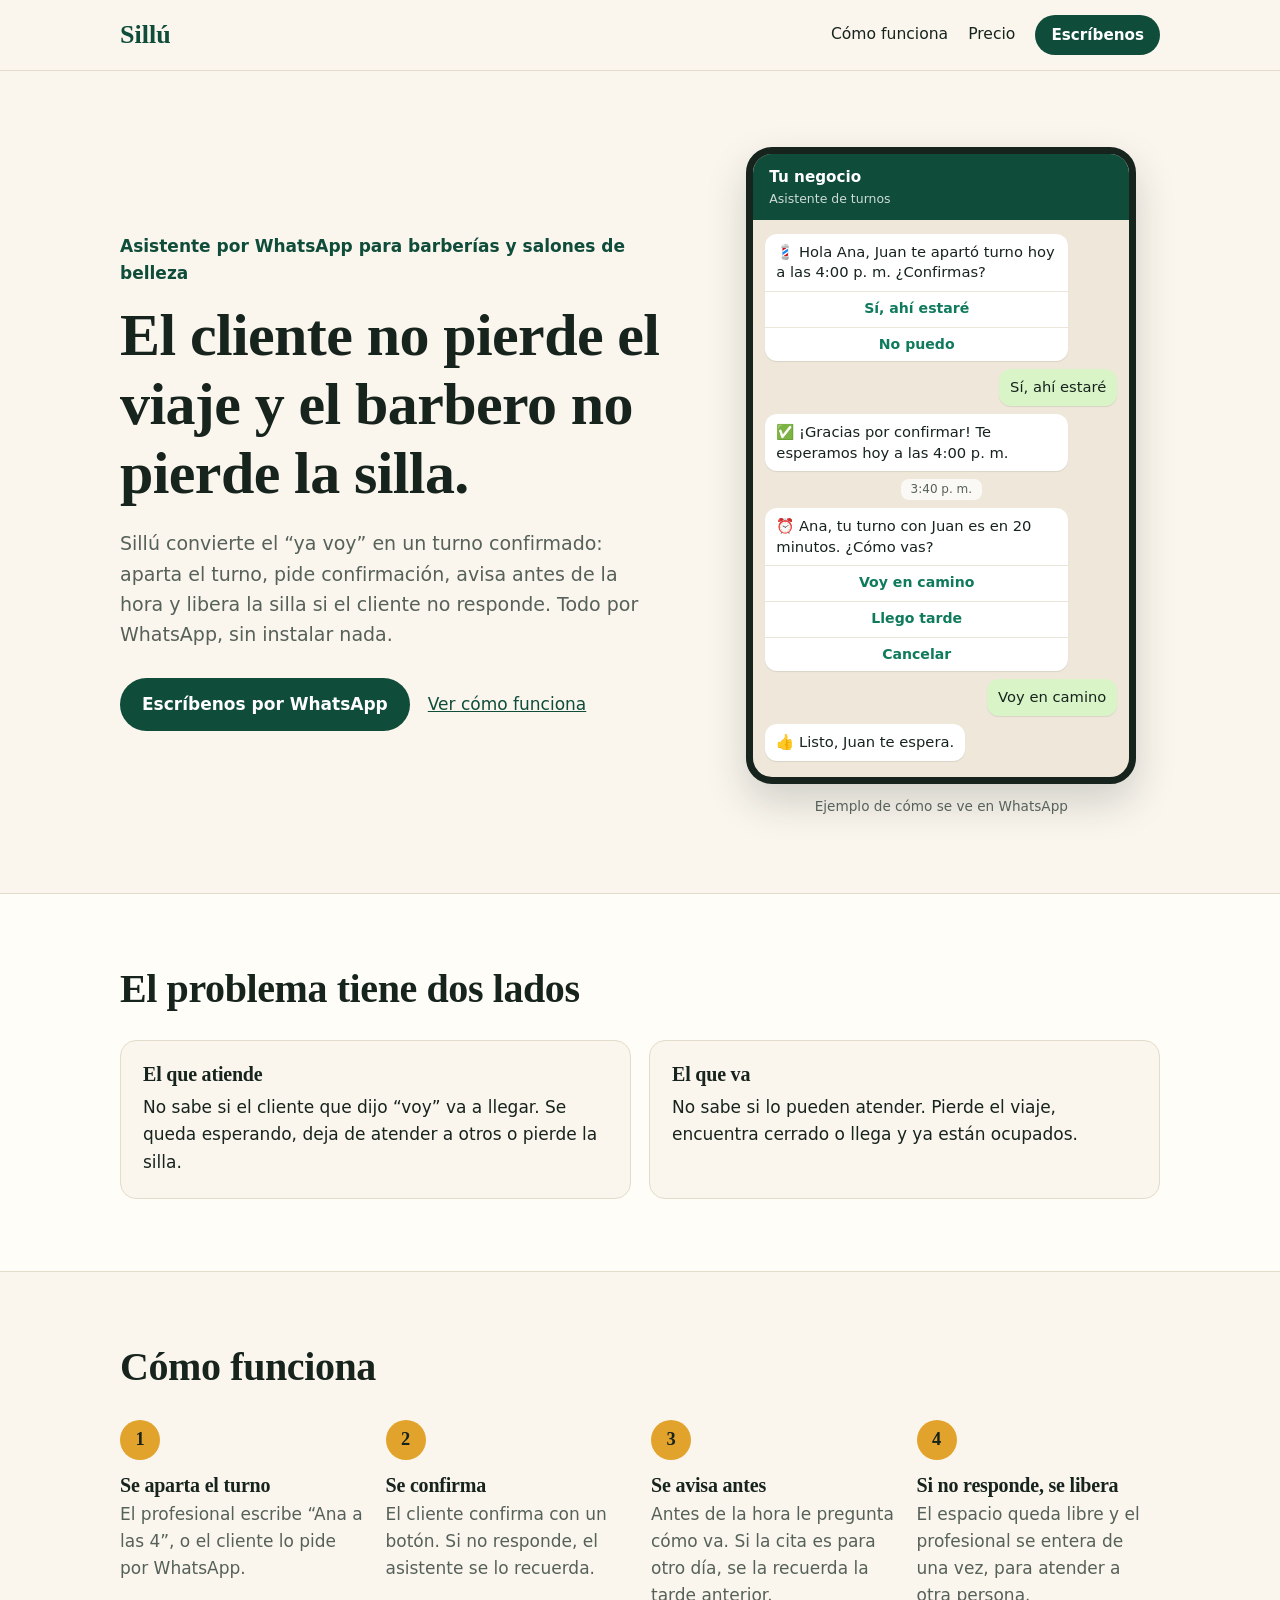
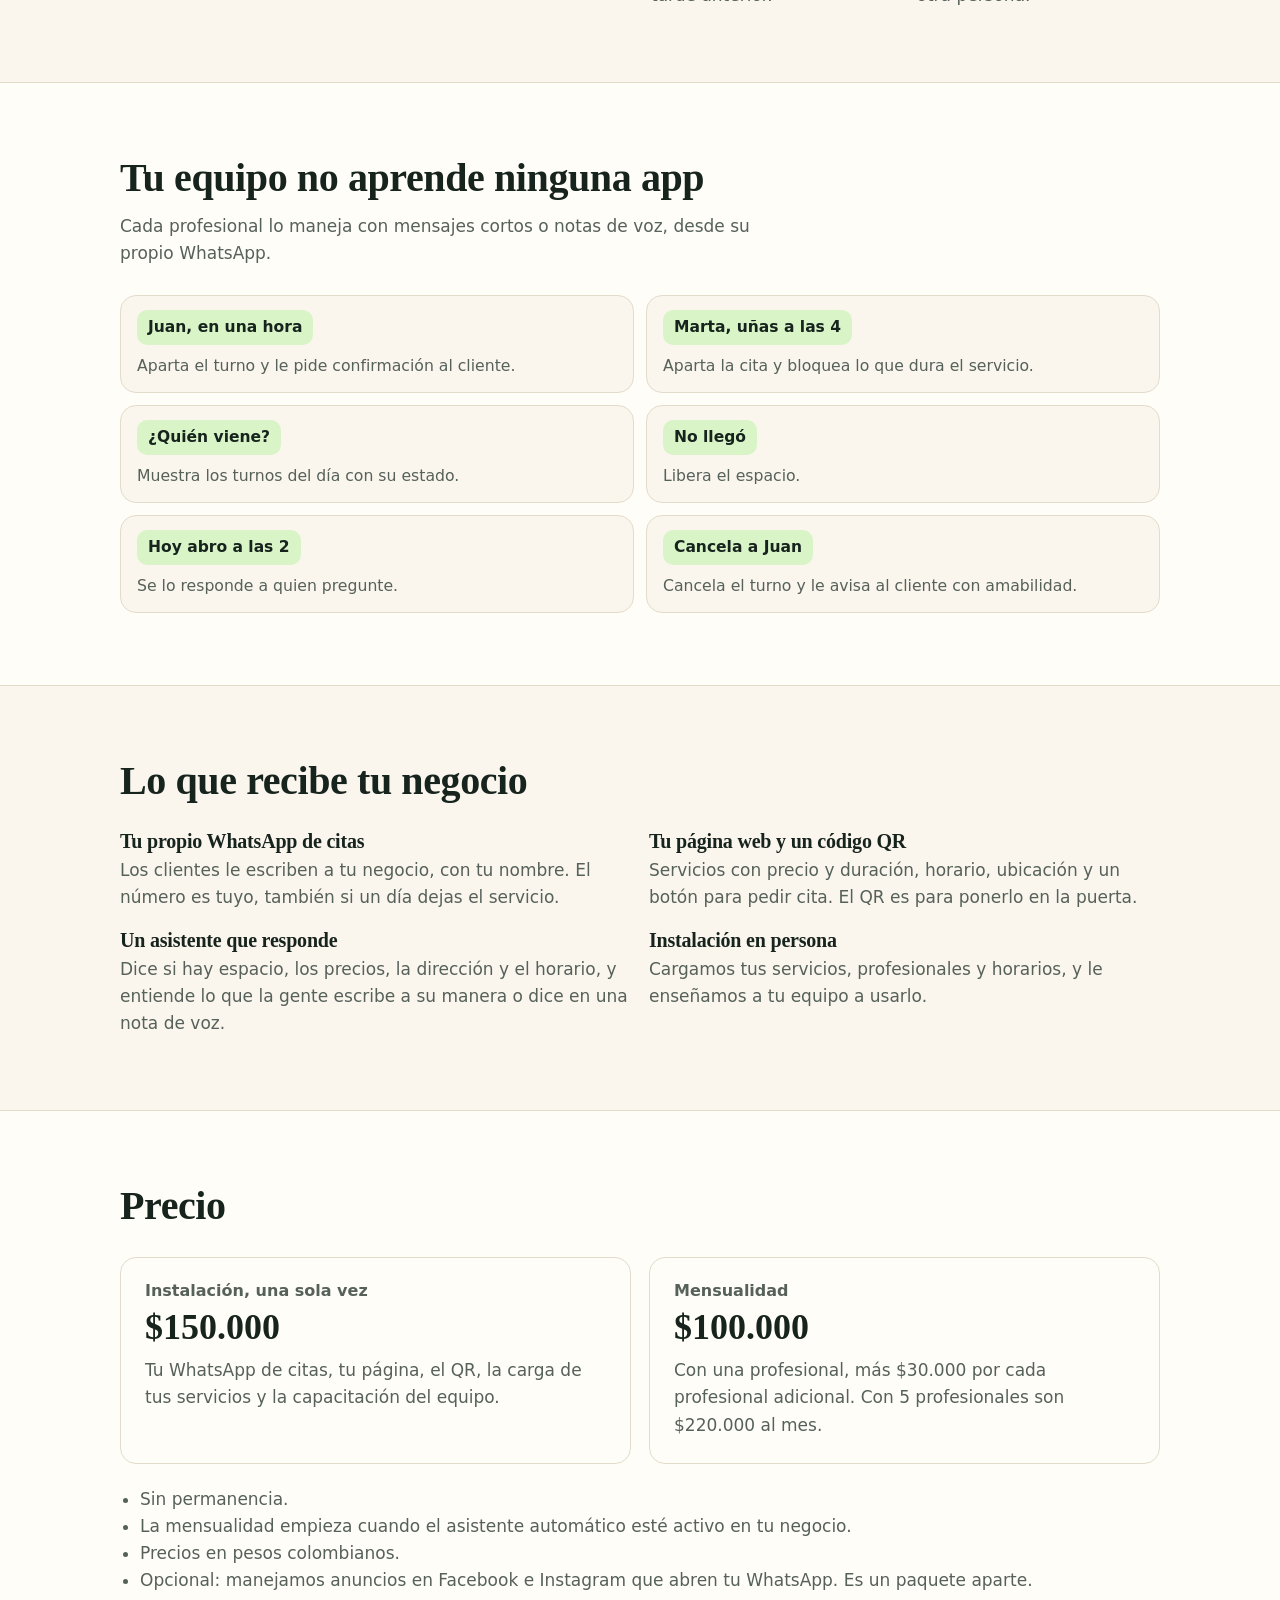
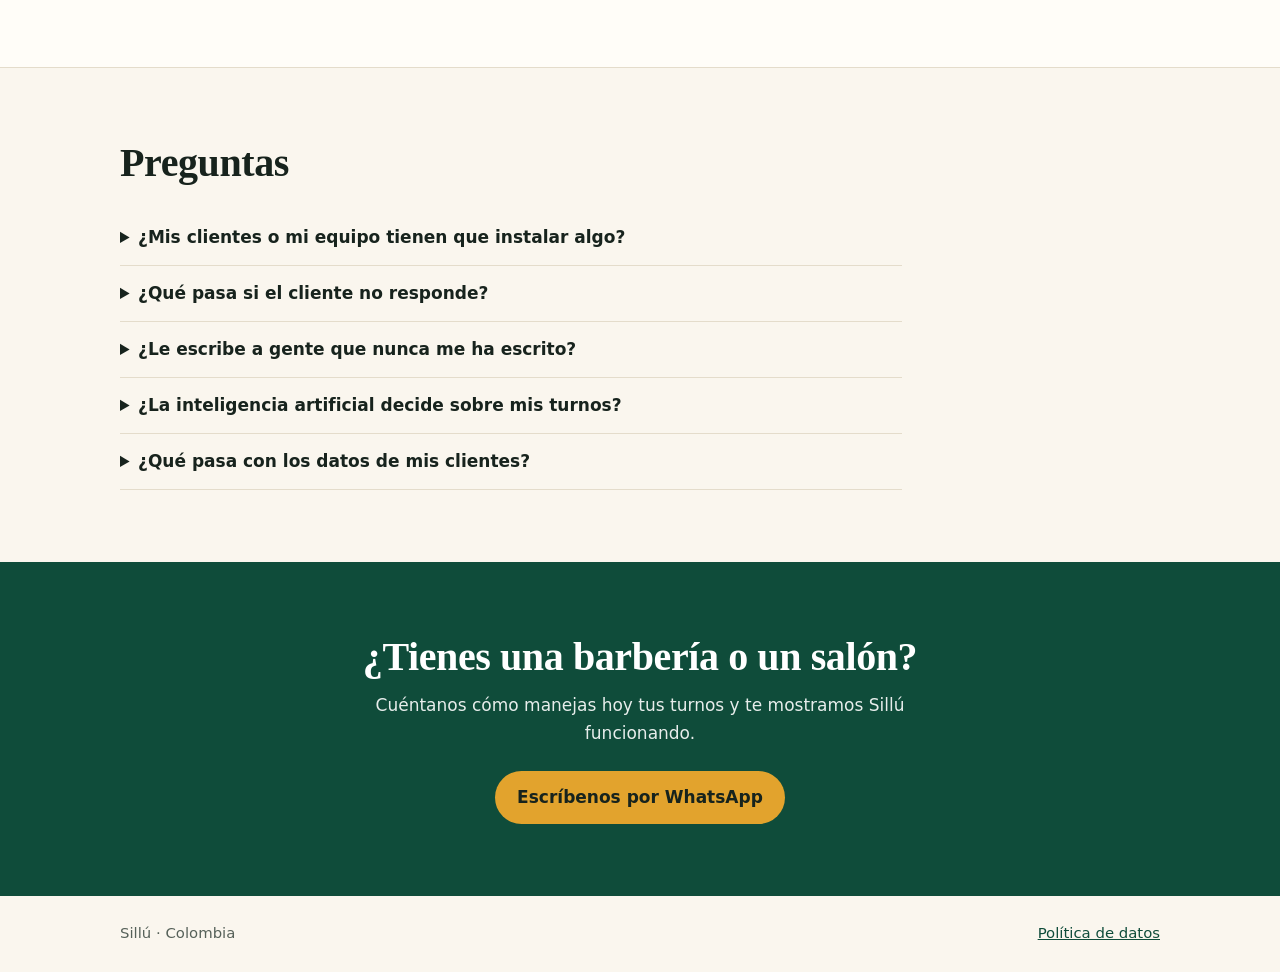
==== index.html @ ff0911bb "Página pública de Sillú y política de datos Co-Authored-By: Claude Opus 5.5 <noreply@anthropic.com>" ====
<!doctype html>
<html lang="es-CO">
<head>
  <meta charset="utf-8">
  <meta name="viewport" content="width=device-width, initial-scale=1">
  <title>Sillú · Asistente de turnos por WhatsApp para barberías y salones</title>
  <meta name="description" content="Sillú convierte el “ya voy” en un turno confirmado: aparta el turno, pide confirmación, avisa antes de la hora y libera la silla si el cliente no responde. Todo por WhatsApp.">
  <meta property="og:title" content="Sillú · El cliente no pierde el viaje y el barbero no pierde la silla">
  <meta property="og:description" content="Asistente por WhatsApp para barberías y salones de belleza de barrio en Colombia.">
  <meta property="og:type" content="website">
  <link rel="icon" href="favicon.svg" type="image/svg+xml">
  <link rel="stylesheet" href="styles.css">
</head>
<body>
  <header class="site-header">
    <div class="wrap">
      <a class="brand" href="./">Sillú</a>
      <nav class="site-nav" aria-label="Principal">
        <a href="#como-funciona">Cómo funciona</a>
        <a href="#precio">Precio</a>
        <a class="button button-small" href="https://wa.me/573114893782?text=Hola%2C%20quiero%20conocer%20Sill%C3%BA">Escríbenos</a>
      </nav>
    </div>
  </header>

  <main>
    <div class="hero">
      <div class="wrap">
        <div>
          <p class="hero-kicker">Asistente por WhatsApp para barberías y salones de belleza</p>
          <h1>El cliente no pierde el viaje y el barbero no pierde la silla.</h1>
          <p class="hero-lead">Sillú convierte el “ya voy” en un turno confirmado: aparta el turno, pide confirmación, avisa antes de la hora y libera la silla si el cliente no responde. Todo por WhatsApp, sin instalar nada.</p>
          <div class="hero-actions">
            <a class="button" href="https://wa.me/573114893782?text=Hola%2C%20quiero%20conocer%20Sill%C3%BA">Escríbenos por WhatsApp</a>
            <a href="#como-funciona">Ver cómo funciona</a>
          </div>
        </div>

        <figure style="margin: 0">
          <div class="chat" role="img" aria-label="Ejemplo de conversación: el asistente le pide a Ana confirmar su turno de las 4:00 p. m., ella confirma con un botón y 20 minutos antes le pregunta cómo va; Ana responde que va en camino.">
            <div class="chat-title">Tu negocio<small>Asistente de turnos</small></div>
            <div class="chat-body">
              <div class="bubble">
                💈 Hola Ana, Juan te apartó turno hoy a las 4:00 p. m. ¿Confirmas?
                <div class="bubble-actions"><span>Sí, ahí estaré</span><span>No puedo</span></div>
              </div>
              <div class="bubble out">Sí, ahí estaré</div>
              <div class="bubble">✅ ¡Gracias por confirmar! Te esperamos hoy a las 4:00 p. m.</div>
              <div class="chat-time">3:40 p. m.</div>
              <div class="bubble">
                ⏰ Ana, tu turno con Juan es en 20 minutos. ¿Cómo vas?
                <div class="bubble-actions"><span>Voy en camino</span><span>Llego tarde</span><span>Cancelar</span></div>
              </div>
              <div class="bubble out">Voy en camino</div>
              <div class="bubble">👍 Listo, Juan te espera.</div>
            </div>
          </div>
          <figcaption class="chat-note">Ejemplo de cómo se ve en WhatsApp</figcaption>
        </figure>
      </div>
    </div>

    <section class="section-alt">
      <div class="wrap">
        <h2>El problema tiene dos lados</h2>
        <div class="two-sides">
          <div class="side">
            <h3>El que atiende</h3>
            <p>No sabe si el cliente que dijo “voy” va a llegar. Se queda esperando, deja de atender a otros o pierde la silla.</p>
          </div>
          <div class="side">
            <h3>El que va</h3>
            <p>No sabe si lo pueden atender. Pierde el viaje, encuentra cerrado o llega y ya están ocupados.</p>
          </div>
        </div>
      </div>
    </section>

    <section id="como-funciona">
      <div class="wrap">
        <h2>Cómo funciona</h2>
        <ol class="steps">
          <li>
            <h3>Se aparta el turno</h3>
            <p>El profesional escribe “Ana a las 4”, o el cliente lo pide por WhatsApp.</p>
          </li>
          <li>
            <h3>Se confirma</h3>
            <p>El cliente confirma con un botón. Si no responde, el asistente se lo recuerda.</p>
          </li>
          <li>
            <h3>Se avisa antes</h3>
            <p>Antes de la hora le pregunta cómo va. Si la cita es para otro día, se la recuerda la tarde anterior.</p>
          </li>
          <li>
            <h3>Si no responde, se libera</h3>
            <p>El espacio queda libre y el profesional se entera de una vez, para atender a otra persona.</p>
          </li>
        </ol>
      </div>
    </section>

    <section class="section-alt">
      <div class="wrap">
        <h2>Tu equipo no aprende ninguna app</h2>
        <p class="section-lead">Cada profesional lo maneja con mensajes cortos o notas de voz, desde su propio WhatsApp.</p>
        <div class="commands">
          <div class="command"><q>Juan, en una hora</q><span>Aparta el turno y le pide confirmación al cliente.</span></div>
          <div class="command"><q>Marta, uñas a las 4</q><span>Aparta la cita y bloquea lo que dura el servicio.</span></div>
          <div class="command"><q>¿Quién viene?</q><span>Muestra los turnos del día con su estado.</span></div>
          <div class="command"><q>No llegó</q><span>Libera el espacio.</span></div>
          <div class="command"><q>Hoy abro a las 2</q><span>Se lo responde a quien pregunte.</span></div>
          <div class="command"><q>Cancela a Juan</q><span>Cancela el turno y le avisa al cliente con amabilidad.</span></div>
        </div>
      </div>
    </section>

    <section>
      <div class="wrap">
        <h2>Lo que recibe tu negocio</h2>
        <ul class="includes">
          <li>
            <h3>Tu propio WhatsApp de citas</h3>
            <p>Los clientes le escriben a tu negocio, con tu nombre. El número es tuyo, también si un día dejas el servicio.</p>
          </li>
          <li>
            <h3>Tu página web y un código QR</h3>
            <p>Servicios con precio y duración, horario, ubicación y un botón para pedir cita. El QR es para ponerlo en la puerta.</p>
          </li>
          <li>
            <h3>Un asistente que responde</h3>
            <p>Dice si hay espacio, los precios, la dirección y el horario, y entiende lo que la gente escribe a su manera o dice en una nota de voz.</p>
          </li>
          <li>
            <h3>Instalación en persona</h3>
            <p>Cargamos tus servicios, profesionales y horarios, y le enseñamos a tu equipo a usarlo.</p>
          </li>
        </ul>
      </div>
    </section>

    <section id="precio" class="section-alt">
      <div class="wrap">
        <h2>Precio</h2>
        <div class="prices">
          <div class="price">
            <h3>Instalación, una sola vez</h3>
            <p class="price-value">$150.000</p>
            <p>Tu WhatsApp de citas, tu página, el QR, la carga de tus servicios y la capacitación del equipo.</p>
          </div>
          <div class="price">
            <h3>Mensualidad</h3>
            <p class="price-value">$100.000</p>
            <p>Con una profesional, más $30.000 por cada profesional adicional. Con 5 profesionales son $220.000 al mes.</p>
          </div>
        </div>
        <ul class="price-notes">
          <li>Sin permanencia.</li>
          <li>La mensualidad empieza cuando el asistente automático esté activo en tu negocio.</li>
          <li>Precios en pesos colombianos.</li>
          <li>Opcional: manejamos anuncios en Facebook e Instagram que abren tu WhatsApp. Es un paquete aparte.</li>
        </ul>
      </div>
    </section>

    <section>
      <div class="wrap">
        <h2>Preguntas</h2>
        <div class="faq">
          <details>
            <summary>¿Mis clientes o mi equipo tienen que instalar algo?</summary>
            <p>No. Todo pasa por WhatsApp. No hay app, usuario ni contraseña.</p>
          </details>
          <details>
            <summary>¿Qué pasa si el cliente no responde?</summary>
            <p>El asistente se lo recuerda. Si sigue sin responder, libera el espacio y te avisa. Si prefieres guardarle el turno, respondes “mantener”.</p>
          </details>
          <details>
            <summary>¿Le escribe a gente que nunca me ha escrito?</summary>
            <p>No. Si el cliente nunca le ha escrito a tu negocio, el asistente le da al profesional un mensaje con un enlace para que se lo reenvíe. Desde que el cliente responde, ya le puede escribir, y puede dejar de recibir mensajes cuando quiera escribiendo SALIR.</p>
          </details>
          <details>
            <summary>¿La inteligencia artificial decide sobre mis turnos?</summary>
            <p>No. Solo se usa para entender lo que la gente escribe o dice. Cuándo se confirma, se recuerda o se libera un turno lo deciden reglas fijas.</p>
          </details>
          <details>
            <summary>¿Qué pasa con los datos de mis clientes?</summary>
            <p>Se usan solo para manejar los turnos. No se usan para publicidad ni se venden. El detalle está en la <a href="privacy.html">política de datos</a>.</p>
          </details>
        </div>
      </div>
    </section>

    <section class="closing">
      <div class="wrap">
        <h2>¿Tienes una barbería o un salón?</h2>
        <p>Cuéntanos cómo manejas hoy tus turnos y te mostramos Sillú funcionando.</p>
        <a class="button" href="https://wa.me/573114893782?text=Hola%2C%20quiero%20conocer%20Sill%C3%BA">Escríbenos por WhatsApp</a>
      </div>
    </section>
  </main>

  <footer class="site-footer">
    <div class="wrap">
      <span>Sillú · Colombia</span>
      <a href="privacy.html">Política de datos</a>
    </div>
  </footer>
</body>
</html>
---- styles.css ----
/* Página pública de Sillú (web/site). Sin fuentes ni servicios externos: carga rápido en cualquier celular y no rastrea a nadie. */

:root {
  color-scheme: light;
  --ink: #17231d;
  --muted: #566159;
  --paper: #faf6ee;
  --card: #fffdf8;
  --line: #e4dccb;
  --brand: #0f4c3a;
  --brand-dark: #0a3528;
  --accent: #e2a32d;
  --chat-bg: #efe7da;
  --chat-in: #ffffff;
  --chat-out: #d9f5c8;
  --chat-action: #0f7a5c;
  --radius: 16px;
  --display: "Iowan Old Style", "Palatino Linotype", Palatino, "Book Antiqua", Georgia, serif;
  --body: system-ui, -apple-system, "Segoe UI", Roboto, "Helvetica Neue", Arial, sans-serif;
}

* {
  box-sizing: border-box;
}

html {
  scroll-behavior: smooth;
}

body {
  margin: 0;
  background: var(--paper);
  color: var(--ink);
  font-family: var(--body);
  font-size: 1.0625rem;
  line-height: 1.6;
}

a {
  color: var(--brand);
}

h1,
h2,
h3 {
  font-family: var(--display);
  line-height: 1.15;
  margin: 0;
  letter-spacing: -0.01em;
}

h2 {
  font-size: clamp(1.75rem, 4.5vw, 2.5rem);
}

h3 {
  font-size: 1.25rem;
}

p {
  margin: 0;
}

.wrap {
  width: min(1080px, 100%);
  margin-inline: auto;
  padding-inline: 20px;
}

/* ---------- Encabezado ---------- */

.site-header {
  border-bottom: 1px solid var(--line);
}

.site-header .wrap {
  display: flex;
  align-items: center;
  justify-content: space-between;
  gap: 16px;
  padding-block: 14px;
}

.brand {
  font-family: var(--display);
  font-size: 1.625rem;
  font-weight: 700;
  color: var(--brand);
  text-decoration: none;
}

.site-nav {
  display: flex;
  align-items: center;
  gap: 20px;
  font-size: 0.975rem;
}

.site-nav a:not(.button) {
  color: var(--ink);
  text-decoration: none;
}

.site-nav a:not(.button):hover {
  text-decoration: underline;
}

.button {
  display: inline-block;
  padding: 13px 22px;
  border-radius: 999px;
  background: var(--brand);
  color: #fff;
  font-weight: 600;
  text-decoration: none;
  text-align: center;
  transition: background 0.15s ease;
}

.button:hover {
  background: var(--brand-dark);
}

.button:focus-visible,
a:focus-visible {
  outline: 3px solid var(--accent);
  outline-offset: 2px;
}

.button-small {
  padding: 8px 16px;
  font-size: 0.95rem;
}

/* ---------- Portada ---------- */

.hero {
  padding-block: clamp(36px, 7vw, 76px);
}

.hero .wrap {
  display: grid;
  gap: 40px;
  align-items: center;
}

.hero-kicker {
  font-weight: 600;
  color: var(--brand);
  margin-bottom: 14px;
}

.hero h1 {
  font-size: clamp(2.25rem, 6.4vw, 3.75rem);
}

.hero-lead {
  margin-top: 20px;
  font-size: 1.1875rem;
  color: var(--muted);
  max-width: 34em;
}

.hero-actions {
  margin-top: 28px;
  display: flex;
  flex-wrap: wrap;
  align-items: center;
  gap: 12px 18px;
}

/* ---------- Conversación de ejemplo ---------- */

.chat {
  width: min(390px, 100%);
  margin-inline: auto;
  border-radius: 26px;
  border: 7px solid var(--ink);
  background: var(--chat-bg);
  overflow: hidden;
  box-shadow: 0 18px 40px rgb(23 35 29 / 18%);
}

.chat-title {
  background: var(--brand);
  color: #fff;
  padding: 11px 16px;
  font-weight: 600;
  font-size: 0.95rem;
}

.chat-title small {
  display: block;
  font-weight: 400;
  opacity: 0.8;
  font-size: 0.78rem;
}

.chat-body {
  display: flex;
  flex-direction: column;
  gap: 8px;
  padding: 14px 12px 16px;
  font-size: 0.92rem;
  line-height: 1.4;
}

.bubble {
  max-width: 86%;
  padding: 8px 11px;
  border-radius: 12px;
  background: var(--chat-in);
  align-self: flex-start;
  box-shadow: 0 1px 1px rgb(23 35 29 / 10%);
}

.bubble.out {
  background: var(--chat-out);
  align-self: flex-end;
}

.bubble-actions {
  display: flex;
  flex-direction: column;
  gap: 1px;
  margin: 8px -11px -8px;
  border-top: 1px solid #ece6da;
}

.bubble-actions span {
  padding: 7px 11px;
  text-align: center;
  color: var(--chat-action);
  font-weight: 600;
  font-size: 0.88rem;
}

.bubble-actions span + span {
  border-top: 1px solid #ece6da;
}

.chat-time {
  align-self: center;
  background: rgb(255 255 255 / 75%);
  color: var(--muted);
  font-size: 0.75rem;
  border-radius: 8px;
  padding: 2px 10px;
}

.chat-note {
  text-align: center;
  color: var(--muted);
  font-size: 0.85rem;
  margin-top: 12px;
}

/* ---------- Secciones ---------- */

section {
  padding-block: clamp(40px, 7vw, 72px);
}

.section-alt {
  background: var(--card);
  border-block: 1px solid var(--line);
}

.section-lead {
  margin-top: 12px;
  color: var(--muted);
  max-width: 40em;
}

.two-sides {
  margin-top: 28px;
  display: grid;
  gap: 18px;
}

.side {
  padding: 22px;
  border-radius: var(--radius);
  background: var(--paper);
  border: 1px solid var(--line);
}

.side p {
  margin-top: 8px;
}

/* Pasos: una línea de tiempo, en el orden en que pasan */
.steps {
  list-style: none;
  counter-reset: step;
  margin: 30px 0 0;
  padding: 0;
  display: grid;
  gap: 22px;
}

.steps li {
  counter-increment: step;
  position: relative;
  padding-left: 56px;
}

.steps li::before {
  content: counter(step);
  position: absolute;
  left: 0;
  top: 0;
  width: 40px;
  height: 40px;
  border-radius: 50%;
  display: grid;
  place-items: center;
  background: var(--accent);
  color: var(--ink);
  font-family: var(--display);
  font-weight: 700;
  font-size: 1.15rem;
}

.steps p {
  margin-top: 4px;
  color: var(--muted);
}

/* Lo que escribe el profesional y lo que hace el asistente */
.commands {
  margin-top: 28px;
  display: grid;
  gap: 12px;
}

.command {
  display: grid;
  gap: 8px;
  padding: 14px 16px;
  background: var(--paper);
  border: 1px solid var(--line);
  border-radius: var(--radius);
}

.command q {
  quotes: none;
  justify-self: start;
  background: var(--chat-out);
  border-radius: 10px;
  padding: 5px 11px;
  font-weight: 600;
  font-size: 0.97rem;
}

.command span {
  color: var(--muted);
  font-size: 0.98rem;
}

.includes {
  margin: 26px 0 0;
  padding: 0;
  list-style: none;
  display: grid;
  gap: 18px;
}

.includes p {
  margin-top: 4px;
  color: var(--muted);
}

/* ---------- Precio ---------- */

.prices {
  margin-top: 28px;
  display: grid;
  gap: 18px;
}

.price {
  padding: 24px;
  background: var(--card);
  border: 1px solid var(--line);
  border-radius: var(--radius);
}

.price h3 {
  font-family: var(--body);
  font-size: 1rem;
  font-weight: 600;
  color: var(--muted);
  letter-spacing: 0;
}

.price-value {
  font-family: var(--display);
  font-size: 2.25rem;
  font-weight: 700;
  line-height: 1.2;
  margin-top: 6px;
}

.price p:last-child {
  margin-top: 8px;
  color: var(--muted);
}

.price-notes {
  margin: 22px 0 0;
  padding-left: 20px;
  color: var(--muted);
}

/* ---------- Preguntas ---------- */

.faq {
  margin-top: 24px;
  max-width: 46em;
}

.faq details {
  border-bottom: 1px solid var(--line);
  padding-block: 14px;
}

.faq summary {
  cursor: pointer;
  font-weight: 600;
}

.faq details p {
  margin-top: 8px;
  color: var(--muted);
}

/* ---------- Cierre y pie ---------- */

.closing {
  background: var(--brand);
  color: #fff;
  text-align: center;
}

.closing p {
  margin: 12px auto 0;
  max-width: 34em;
  opacity: 0.9;
}

.closing .button {
  margin-top: 24px;
  background: var(--accent);
  color: var(--ink);
}

.closing .button:hover {
  background: #eeb54a;
}

.site-footer {
  padding-block: 26px;
  font-size: 0.93rem;
  color: var(--muted);
}

.site-footer .wrap {
  display: flex;
  flex-wrap: wrap;
  justify-content: space-between;
  gap: 8px 24px;
}

/* ---------- Política de datos ---------- */

.legal {
  padding-block: clamp(32px, 6vw, 56px);
}

.legal .wrap {
  max-width: 760px;
}

.legal h1 {
  font-size: clamp(2rem, 5.5vw, 2.75rem);
}

.legal h2 {
  font-size: 1.45rem;
  margin-top: 34px;
}

.legal p,
.legal ul {
  margin: 10px 0 0;
}

.legal-date {
  color: var(--muted);
  margin-top: 10px;
}

/* ---------- Pantallas más grandes ---------- */

@media (min-width: 760px) {
  .two-sides,
  .prices {
    grid-template-columns: 1fr 1fr;
  }

  .commands,
  .includes {
    grid-template-columns: 1fr 1fr;
  }
}

@media (min-width: 920px) {
  .hero .wrap {
    grid-template-columns: 1.25fr 1fr;
    gap: 56px;
  }

  .steps {
    grid-template-columns: repeat(4, 1fr);
  }

  .steps li {
    padding-left: 0;
    padding-top: 54px;
  }
}

@media (max-width: 559px) {
  .site-nav a:not(.button) {
    display: none;
  }
}

@media (prefers-reduced-motion: reduce) {
  html {
    scroll-behavior: auto;
  }
}
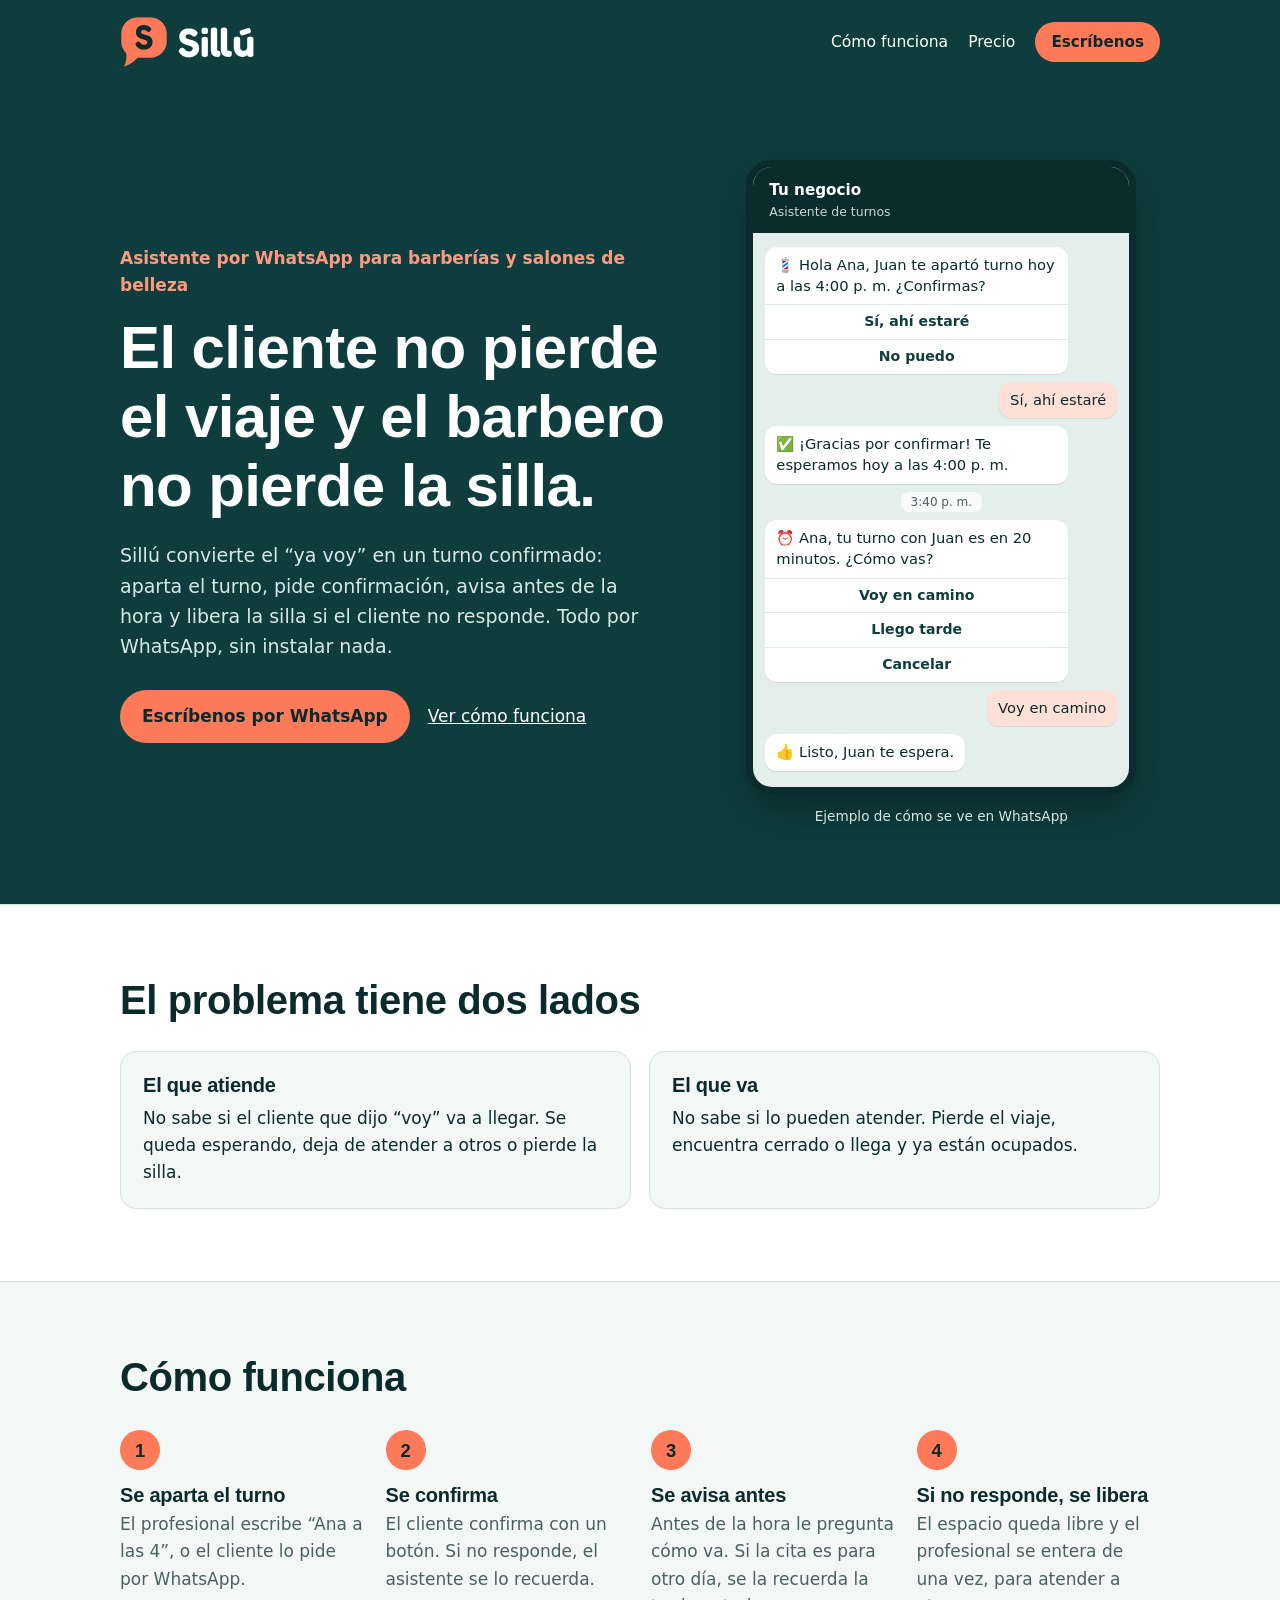
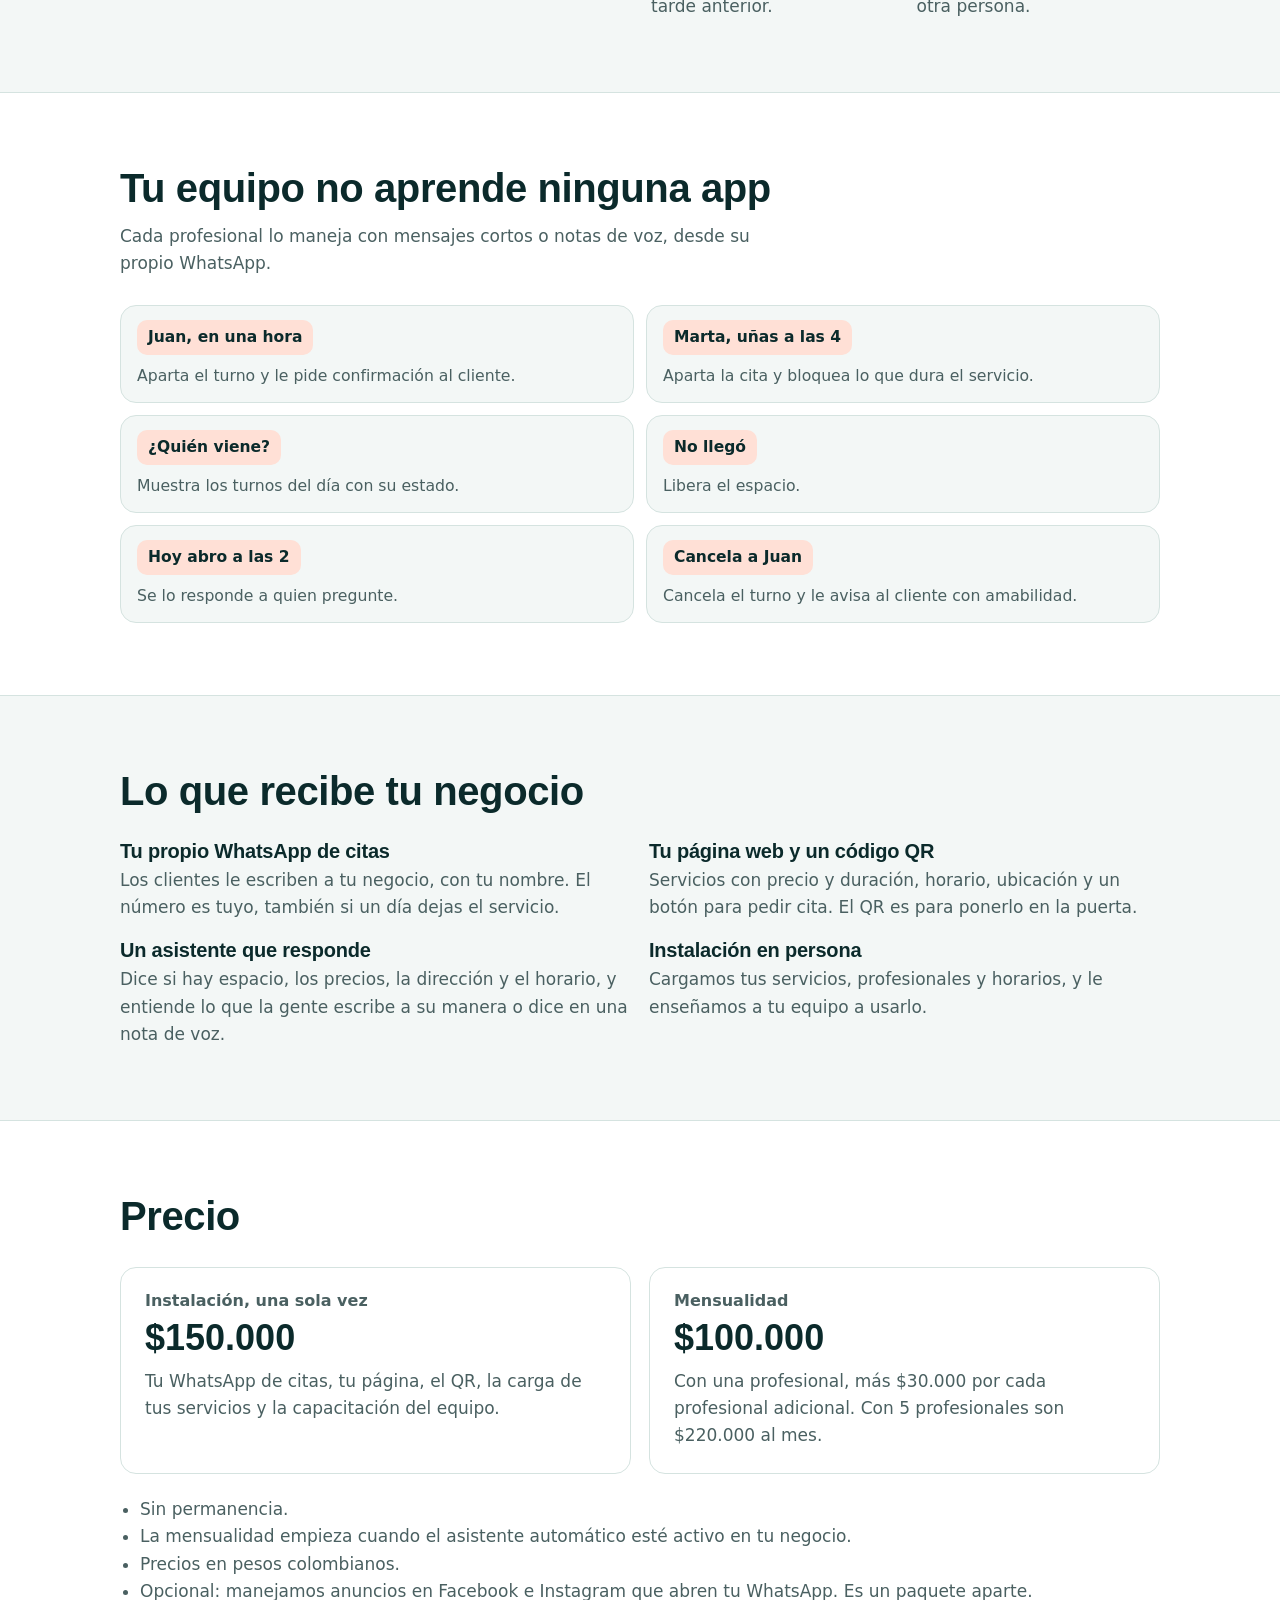
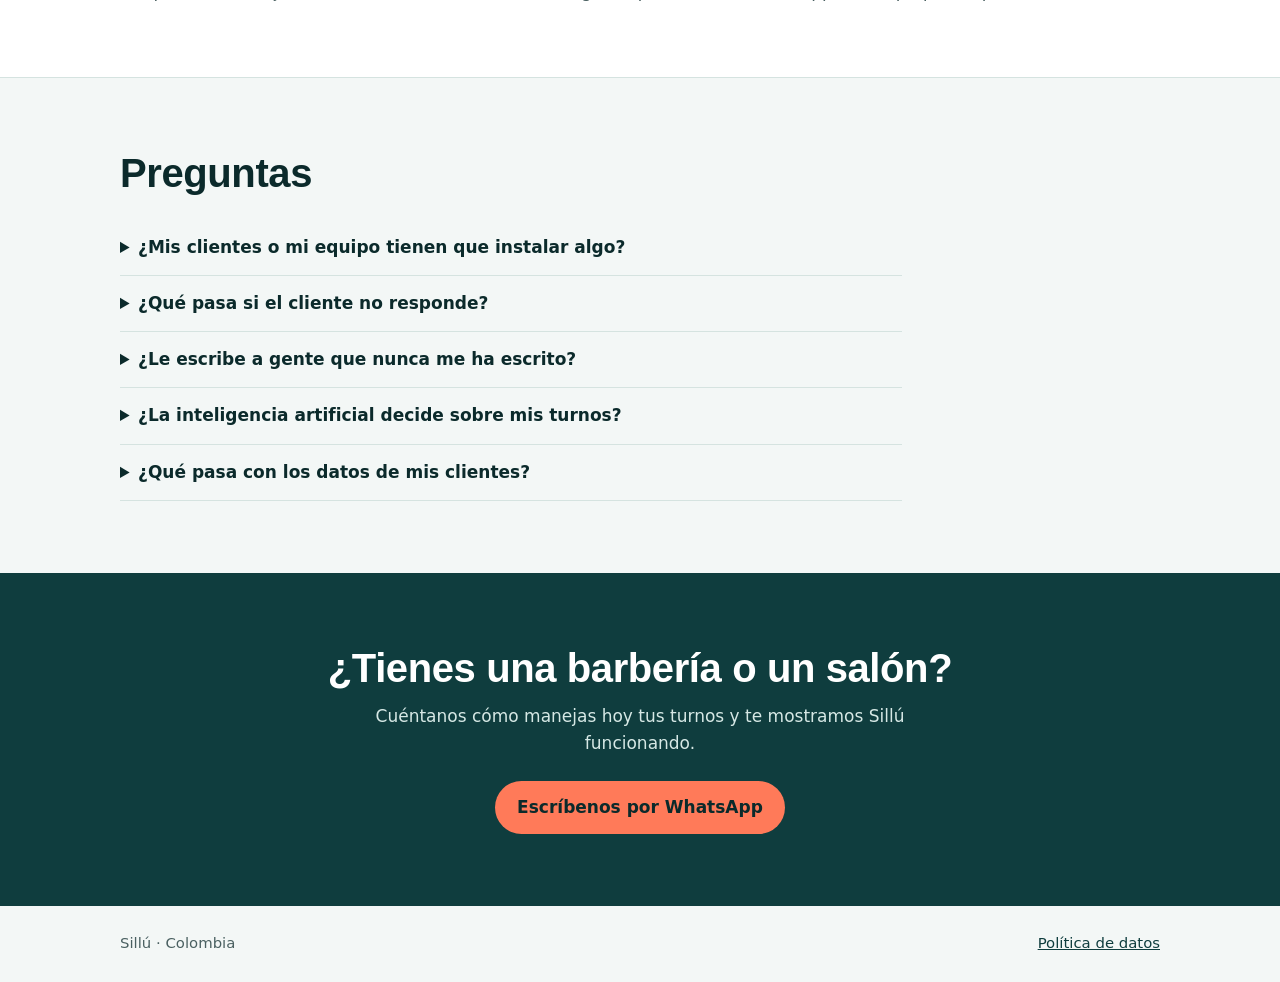
==== commit b7125bf7: "Logo y colores de la marca Sillú Co-Authored-By: Claude Opus 5.5 <noreply@anthropic.com>" ====
--- a/index.html
+++ b/index.html
@@ -8,13 +8,13 @@
   <meta property="og:title" content="Sillú · El cliente no pierde el viaje y el barbero no pierde la silla">
   <meta property="og:description" content="Asistente por WhatsApp para barberías y salones de belleza de barrio en Colombia.">
   <meta property="og:type" content="website">
-  <link rel="icon" href="favicon.svg" type="image/svg+xml">
+  <link rel="icon" href="favicon.png" type="image/png">
   <link rel="stylesheet" href="styles.css">
 </head>
 <body>
   <header class="site-header">
     <div class="wrap">
-      <a class="brand" href="./">Sillú</a>
+      <a class="brand" href="./"><img src="logo.png" alt="Sillú" width="156" height="56"></a>
       <nav class="site-nav" aria-label="Principal">
         <a href="#como-funciona">Cómo funciona</a>
         <a href="#precio">Precio</a>
--- a/styles.css
+++ b/styles.css
@@ -2,20 +2,23 @@
 
 :root {
   color-scheme: light;
-  --ink: #17231d;
-  --muted: #566159;
-  --paper: #faf6ee;
-  --card: #fffdf8;
-  --line: #e4dccb;
-  --brand: #0f4c3a;
-  --brand-dark: #0a3528;
-  --accent: #e2a32d;
-  --chat-bg: #efe7da;
+  /* Los colores del logo y la página de Facebook (D36) */
+  --ink: #0b2a2b;
+  --muted: #4a6061;
+  --paper: #f3f7f6;
+  --card: #ffffff;
+  --line: #d5e3e0;
+  --brand: #0f3d3e;
+  --brand-dark: #0a2c2d;
+  --accent: #ff7a59;
+  --accent-light: #ff9a80;
+  --on-brand: #d6e8e5;
+  --chat-bg: #e4eeeb;
   --chat-in: #ffffff;
-  --chat-out: #d9f5c8;
-  --chat-action: #0f7a5c;
+  --chat-out: #ffe0d6;
+  --chat-action: #0f3d3e;
   --radius: 16px;
-  --display: "Iowan Old Style", "Palatino Linotype", Palatino, "Book Antiqua", Georgia, serif;
+  --display: ui-rounded, "SF Pro Rounded", "Segoe UI", Roboto, "Helvetica Neue", Arial, sans-serif;
   --body: system-ui, -apple-system, "Segoe UI", Roboto, "Helvetica Neue", Arial, sans-serif;
 }
 
@@ -70,7 +73,7 @@
 /* ---------- Encabezado ---------- */
 
 .site-header {
-  border-bottom: 1px solid var(--line);
+  background: var(--brand);
 }
 
 .site-header .wrap {
@@ -81,12 +84,9 @@
   padding-block: 14px;
 }
 
-.brand {
-  font-family: var(--display);
-  font-size: 1.625rem;
-  font-weight: 700;
-  color: var(--brand);
-  text-decoration: none;
+.brand,
+.brand img {
+  display: block;
 }
 
 .site-nav {
@@ -97,7 +97,7 @@
 }
 
 .site-nav a:not(.button) {
-  color: var(--ink);
+  color: #fff;
   text-decoration: none;
 }
 
@@ -109,8 +109,8 @@
   display: inline-block;
   padding: 13px 22px;
   border-radius: 999px;
-  background: var(--brand);
-  color: #fff;
+  background: var(--accent);
+  color: var(--ink);
   font-weight: 600;
   text-decoration: none;
   text-align: center;
@@ -118,13 +118,14 @@
 }
 
 .button:hover {
-  background: var(--brand-dark);
+  background: var(--accent-light);
 }
 
 .button:focus-visible,
 a:focus-visible {
   outline: 3px solid var(--accent);
   outline-offset: 2px;
+  box-shadow: 0 0 0 2px var(--ink);
 }
 
 .button-small {
@@ -136,6 +137,8 @@
 
 .hero {
   padding-block: clamp(36px, 7vw, 76px);
+  background: var(--brand);
+  color: #fff;
 }
 
 .hero .wrap {
@@ -146,7 +149,7 @@
 
 .hero-kicker {
   font-weight: 600;
-  color: var(--brand);
+  color: var(--accent-light);
   margin-bottom: 14px;
 }
 
@@ -157,7 +160,7 @@
 .hero-lead {
   margin-top: 20px;
   font-size: 1.1875rem;
-  color: var(--muted);
+  color: var(--on-brand);
   max-width: 34em;
 }
 
@@ -169,20 +172,25 @@
   gap: 12px 18px;
 }
 
+.hero-actions a:not(.button) {
+  color: #fff;
+}
+
 /* ---------- Conversación de ejemplo ---------- */
 
 .chat {
   width: min(390px, 100%);
   margin-inline: auto;
   border-radius: 26px;
-  border: 7px solid var(--ink);
+  border: 7px solid var(--brand-dark);
   background: var(--chat-bg);
+  color: var(--ink);
   overflow: hidden;
-  box-shadow: 0 18px 40px rgb(23 35 29 / 18%);
+  box-shadow: 0 18px 40px rgb(0 0 0 / 28%);
 }
 
 .chat-title {
-  background: var(--brand);
+  background: var(--brand-dark);
   color: #fff;
   padding: 11px 16px;
   font-weight: 600;
@@ -211,7 +219,7 @@
   border-radius: 12px;
   background: var(--chat-in);
   align-self: flex-start;
-  box-shadow: 0 1px 1px rgb(23 35 29 / 10%);
+  box-shadow: 0 1px 1px rgb(11 42 43 / 10%);
 }
 
 .bubble.out {
@@ -224,19 +232,19 @@
   flex-direction: column;
   gap: 1px;
   margin: 8px -11px -8px;
-  border-top: 1px solid #ece6da;
+  border-top: 1px solid #e0e9e6;
+  background: #e0e9e6;
+  border-radius: 0 0 12px 12px;
+  overflow: hidden;
 }
 
 .bubble-actions span {
   padding: 7px 11px;
+  background: var(--chat-in);
   text-align: center;
   color: var(--chat-action);
   font-weight: 600;
   font-size: 0.88rem;
-}
-
-.bubble-actions span + span {
-  border-top: 1px solid #ece6da;
 }
 
 .chat-time {
@@ -250,7 +258,7 @@
 
 .chat-note {
   text-align: center;
-  color: var(--muted);
+  color: var(--on-brand);
   font-size: 0.85rem;
   margin-top: 12px;
 }
@@ -430,7 +438,7 @@
   font-weight: 600;
 }
 
-.faq details p {
+.faq p {
   margin-top: 8px;
   color: var(--muted);
 }
@@ -446,17 +454,11 @@
 .closing p {
   margin: 12px auto 0;
   max-width: 34em;
-  opacity: 0.9;
+  color: var(--on-brand);
 }
 
 .closing .button {
   margin-top: 24px;
-  background: var(--accent);
-  color: var(--ink);
-}
-
-.closing .button:hover {
-  background: #eeb54a;
 }
 
 .site-footer {
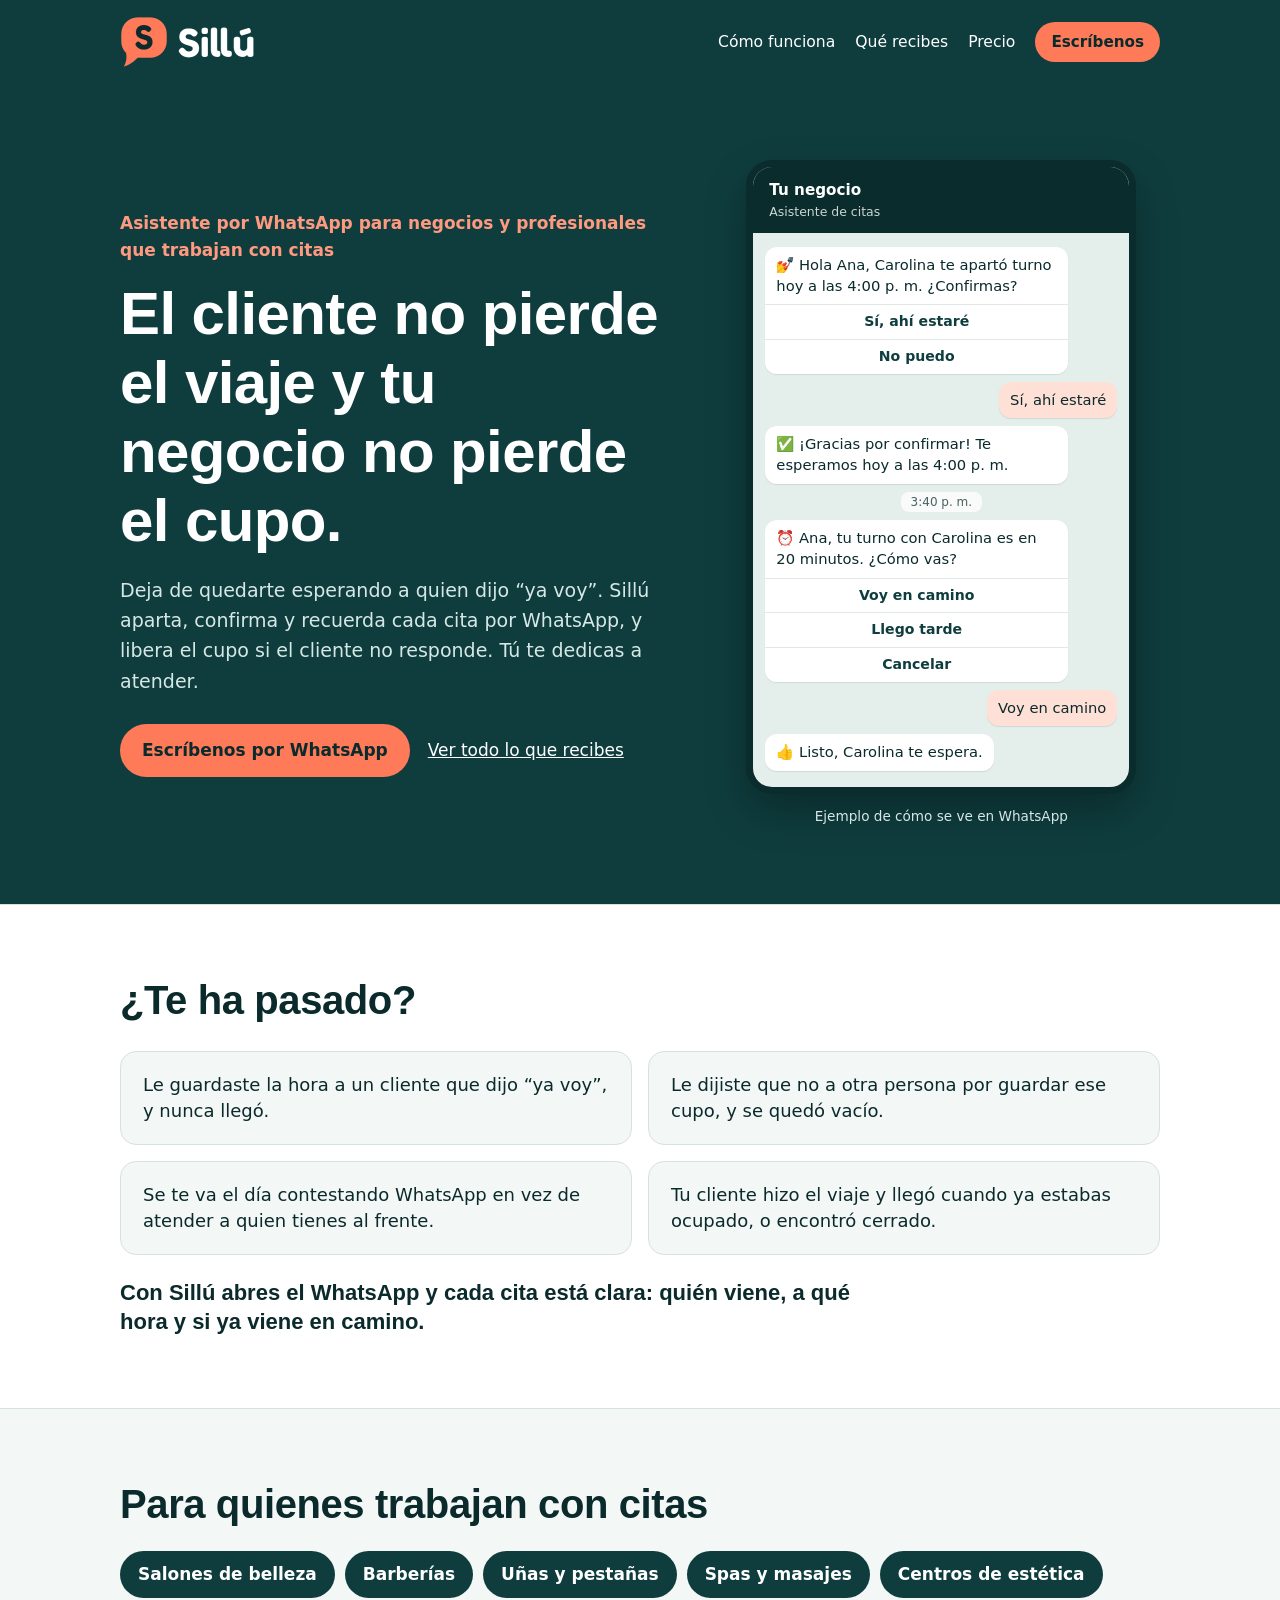
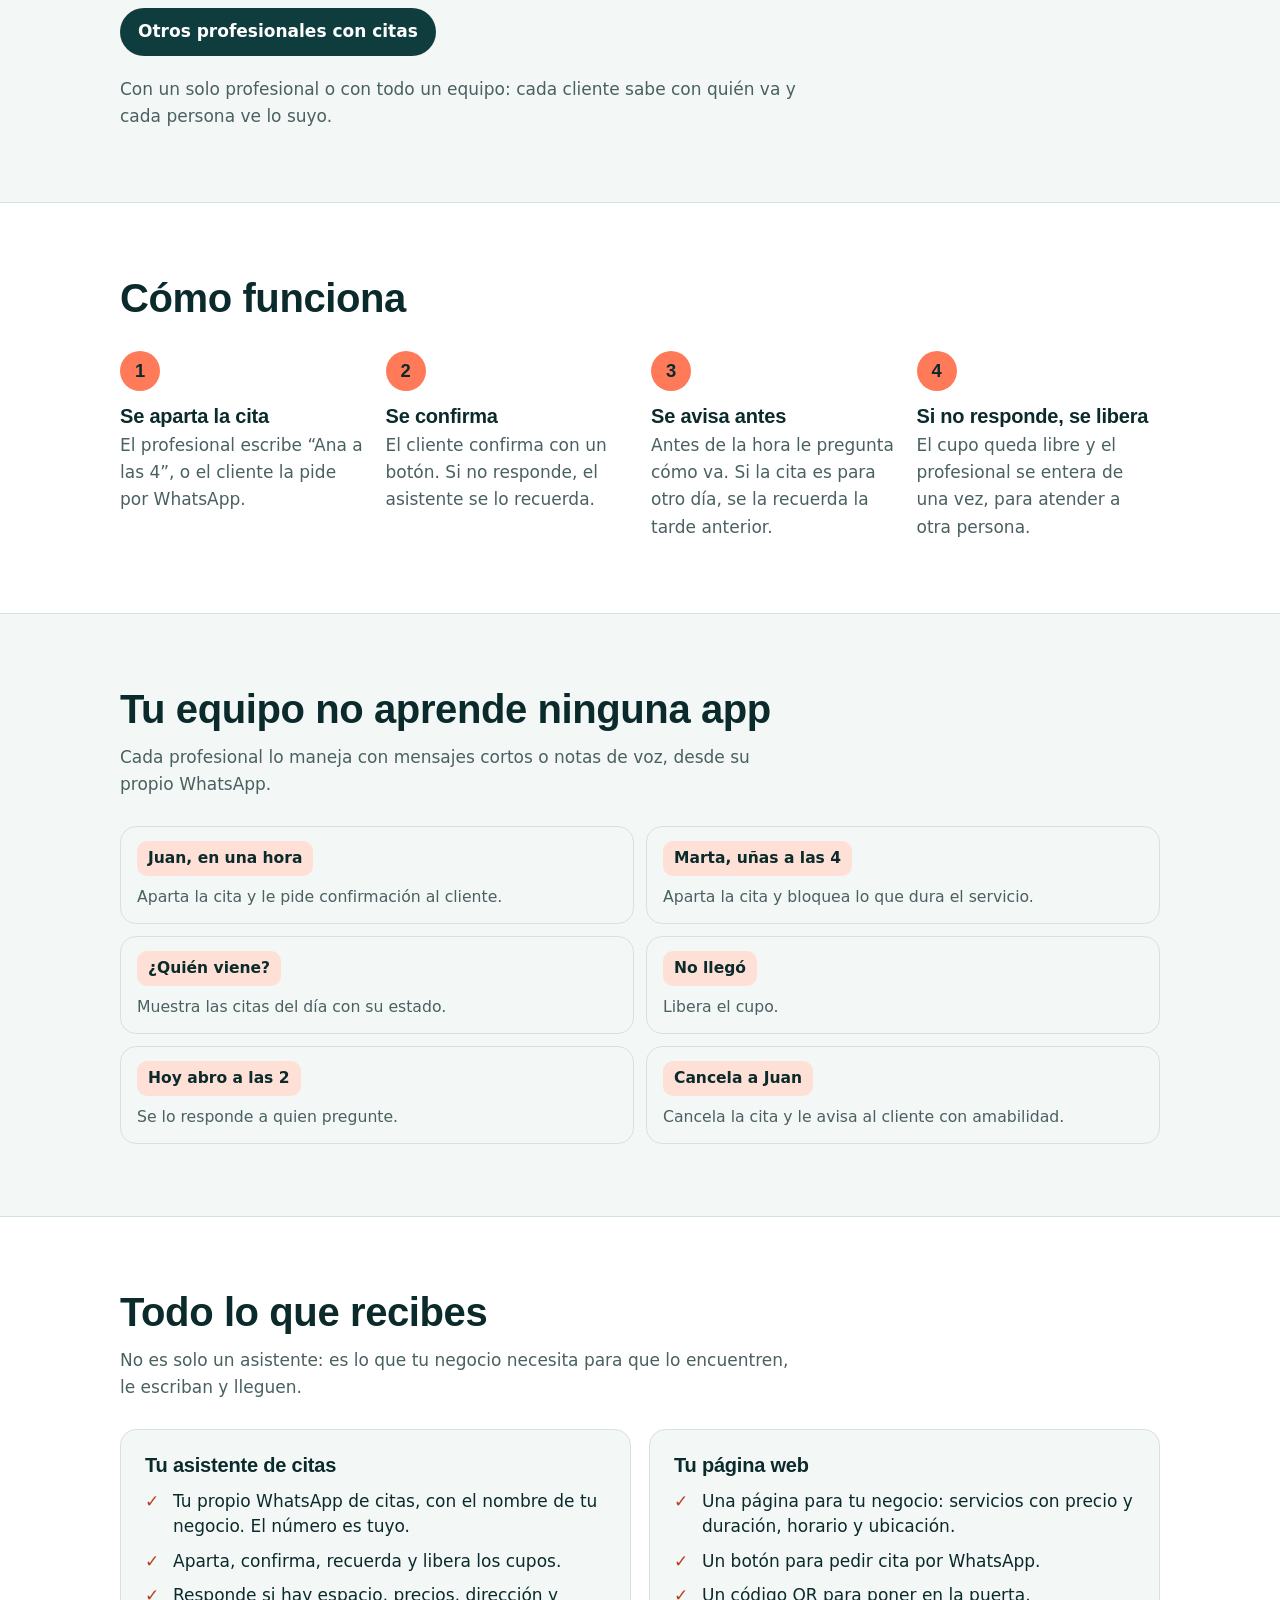
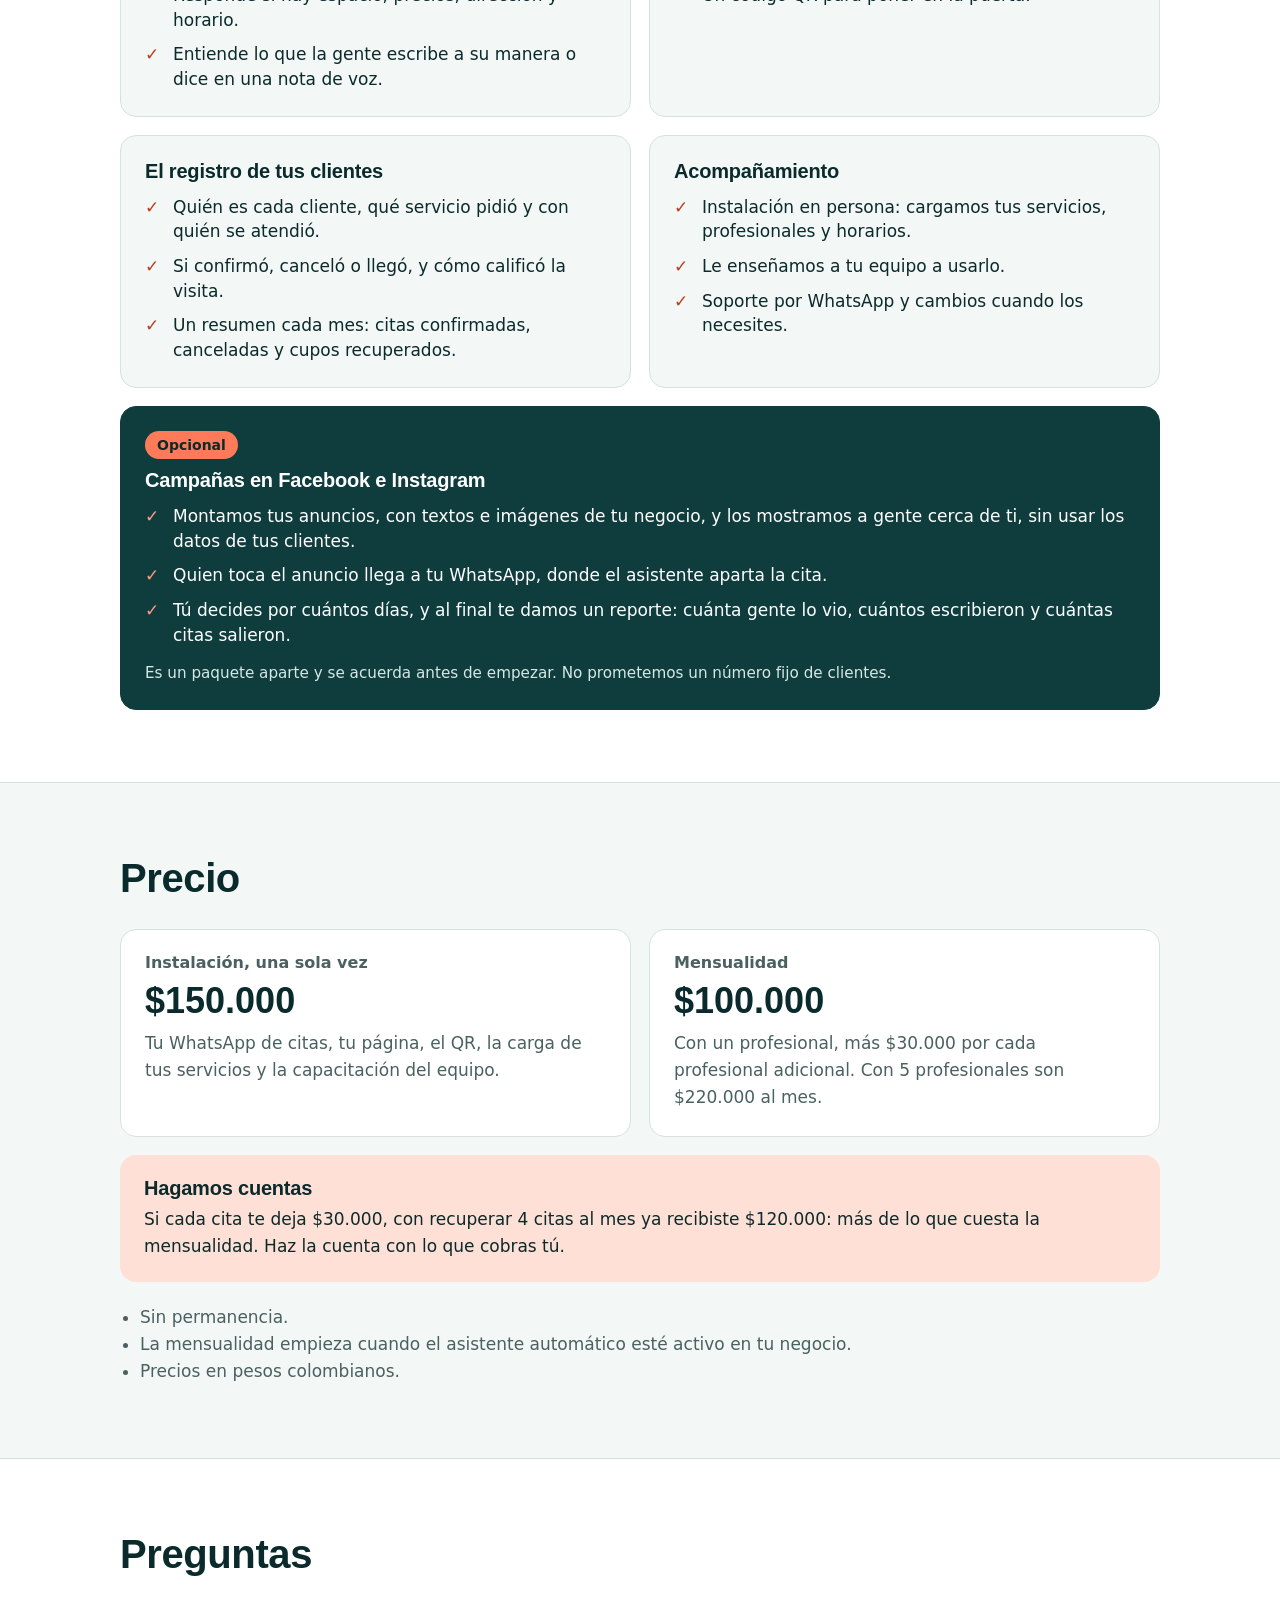
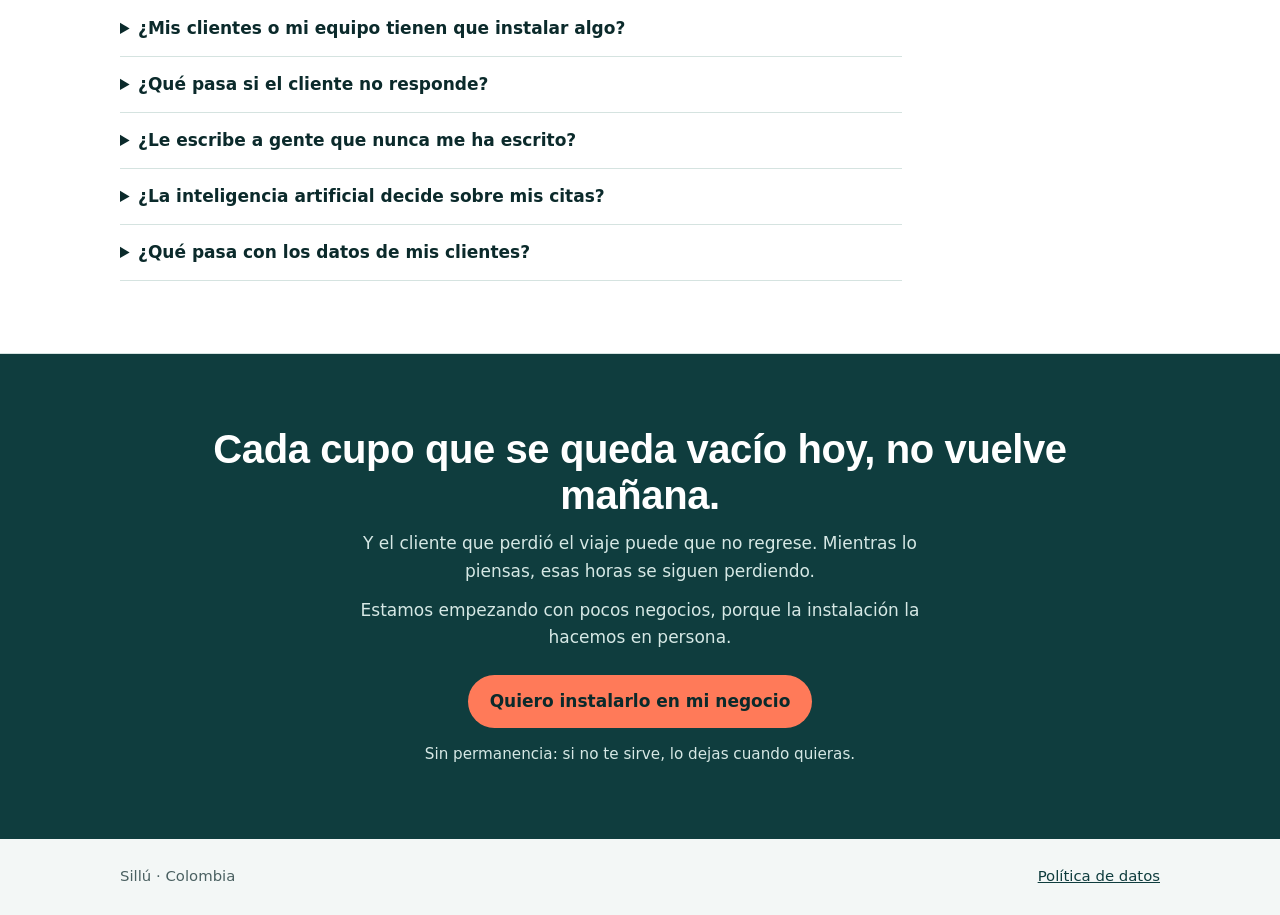
==== commit ff2792bb: "Página para negocios con citas: todo lo que recibe y regla de cierre Co-Authored-By: Claude Opus 5.5" ====
--- a/index.html
+++ b/index.html
@@ -3,10 +3,10 @@
 <head>
   <meta charset="utf-8">
   <meta name="viewport" content="width=device-width, initial-scale=1">
-  <title>Sillú · Asistente de turnos por WhatsApp para barberías y salones</title>
-  <meta name="description" content="Sillú convierte el “ya voy” en un turno confirmado: aparta el turno, pide confirmación, avisa antes de la hora y libera la silla si el cliente no responde. Todo por WhatsApp.">
-  <meta property="og:title" content="Sillú · El cliente no pierde el viaje y el barbero no pierde la silla">
-  <meta property="og:description" content="Asistente por WhatsApp para barberías y salones de belleza de barrio en Colombia.">
+  <title>Sillú · Asistente de citas por WhatsApp para negocios y profesionales</title>
+  <meta name="description" content="Sillú convierte el “ya voy” en una cita confirmada: aparta, confirma, recuerda y libera el cupo si el cliente no responde. Todo por WhatsApp, con página web, registro de clientes y campañas en Facebook e Instagram.">
+  <meta property="og:title" content="Sillú · El cliente no pierde el viaje y tu negocio no pierde el cupo">
+  <meta property="og:description" content="Asistente por WhatsApp para negocios y profesionales que trabajan con citas en Colombia.">
   <meta property="og:type" content="website">
   <link rel="icon" href="favicon.png" type="image/png">
   <link rel="stylesheet" href="styles.css">
@@ -17,6 +17,7 @@
       <a class="brand" href="./"><img src="logo.png" alt="Sillú" width="156" height="56"></a>
       <nav class="site-nav" aria-label="Principal">
         <a href="#como-funciona">Cómo funciona</a>
+        <a href="#que-recibes">Qué recibes</a>
         <a href="#precio">Precio</a>
         <a class="button button-small" href="https://wa.me/573114893782?text=Hola%2C%20quiero%20conocer%20Sill%C3%BA">Escríbenos</a>
       </nav>
@@ -27,32 +28,32 @@
     <div class="hero">
       <div class="wrap">
         <div>
-          <p class="hero-kicker">Asistente por WhatsApp para barberías y salones de belleza</p>
-          <h1>El cliente no pierde el viaje y el barbero no pierde la silla.</h1>
-          <p class="hero-lead">Sillú convierte el “ya voy” en un turno confirmado: aparta el turno, pide confirmación, avisa antes de la hora y libera la silla si el cliente no responde. Todo por WhatsApp, sin instalar nada.</p>
+          <p class="hero-kicker">Asistente por WhatsApp para negocios y profesionales que trabajan con citas</p>
+          <h1>El cliente no pierde el viaje y tu negocio no pierde el cupo.</h1>
+          <p class="hero-lead">Deja de quedarte esperando a quien dijo “ya voy”. Sillú aparta, confirma y recuerda cada cita por WhatsApp, y libera el cupo si el cliente no responde. Tú te dedicas a atender.</p>
           <div class="hero-actions">
             <a class="button" href="https://wa.me/573114893782?text=Hola%2C%20quiero%20conocer%20Sill%C3%BA">Escríbenos por WhatsApp</a>
-            <a href="#como-funciona">Ver cómo funciona</a>
+            <a href="#que-recibes">Ver todo lo que recibes</a>
           </div>
         </div>
 
         <figure style="margin: 0">
           <div class="chat" role="img" aria-label="Ejemplo de conversación: el asistente le pide a Ana confirmar su turno de las 4:00 p. m., ella confirma con un botón y 20 minutos antes le pregunta cómo va; Ana responde que va en camino.">
-            <div class="chat-title">Tu negocio<small>Asistente de turnos</small></div>
+            <div class="chat-title">Tu negocio<small>Asistente de citas</small></div>
             <div class="chat-body">
               <div class="bubble">
-                💈 Hola Ana, Juan te apartó turno hoy a las 4:00 p. m. ¿Confirmas?
+                💅 Hola Ana, Carolina te apartó turno hoy a las 4:00 p. m. ¿Confirmas?
                 <div class="bubble-actions"><span>Sí, ahí estaré</span><span>No puedo</span></div>
               </div>
               <div class="bubble out">Sí, ahí estaré</div>
               <div class="bubble">✅ ¡Gracias por confirmar! Te esperamos hoy a las 4:00 p. m.</div>
               <div class="chat-time">3:40 p. m.</div>
               <div class="bubble">
-                ⏰ Ana, tu turno con Juan es en 20 minutos. ¿Cómo vas?
+                ⏰ Ana, tu turno con Carolina es en 20 minutos. ¿Cómo vas?
                 <div class="bubble-actions"><span>Voy en camino</span><span>Llego tarde</span><span>Cancelar</span></div>
               </div>
               <div class="bubble out">Voy en camino</div>
-              <div class="bubble">👍 Listo, Juan te espera.</div>
+              <div class="bubble">👍 Listo, Carolina te espera.</div>
             </div>
           </div>
           <figcaption class="chat-note">Ejemplo de cómo se ve en WhatsApp</figcaption>
@@ -62,27 +63,39 @@
 
     <section class="section-alt">
       <div class="wrap">
-        <h2>El problema tiene dos lados</h2>
-        <div class="two-sides">
-          <div class="side">
-            <h3>El que atiende</h3>
-            <p>No sabe si el cliente que dijo “voy” va a llegar. Se queda esperando, deja de atender a otros o pierde la silla.</p>
-          </div>
-          <div class="side">
-            <h3>El que va</h3>
-            <p>No sabe si lo pueden atender. Pierde el viaje, encuentra cerrado o llega y ya están ocupados.</p>
-          </div>
-        </div>
-      </div>
-    </section>
-
-    <section id="como-funciona">
+        <h2>¿Te ha pasado?</h2>
+        <ul class="pains">
+          <li>Le guardaste la hora a un cliente que dijo “ya voy”, y nunca llegó.</li>
+          <li>Le dijiste que no a otra persona por guardar ese cupo, y se quedó vacío.</li>
+          <li>Se te va el día contestando WhatsApp en vez de atender a quien tienes al frente.</li>
+          <li>Tu cliente hizo el viaje y llegó cuando ya estabas ocupado, o encontró cerrado.</li>
+        </ul>
+        <p class="pains-close">Con Sillú abres el WhatsApp y cada cita está clara: quién viene, a qué hora y si ya viene en camino.</p>
+      </div>
+    </section>
+
+    <section>
+      <div class="wrap">
+        <h2>Para quienes trabajan con citas</h2>
+        <ul class="who">
+          <li>Salones de belleza</li>
+          <li>Barberías</li>
+          <li>Uñas y pestañas</li>
+          <li>Spas y masajes</li>
+          <li>Centros de estética</li>
+          <li>Otros profesionales con citas</li>
+        </ul>
+        <p class="section-lead">Con un solo profesional o con todo un equipo: cada cliente sabe con quién va y cada persona ve lo suyo.</p>
+      </div>
+    </section>
+
+    <section id="como-funciona" class="section-alt">
       <div class="wrap">
         <h2>Cómo funciona</h2>
         <ol class="steps">
           <li>
-            <h3>Se aparta el turno</h3>
-            <p>El profesional escribe “Ana a las 4”, o el cliente lo pide por WhatsApp.</p>
+            <h3>Se aparta la cita</h3>
+            <p>El profesional escribe “Ana a las 4”, o el cliente la pide por WhatsApp.</p>
           </li>
           <li>
             <h3>Se confirma</h3>
@@ -94,52 +107,80 @@
           </li>
           <li>
             <h3>Si no responde, se libera</h3>
-            <p>El espacio queda libre y el profesional se entera de una vez, para atender a otra persona.</p>
+            <p>El cupo queda libre y el profesional se entera de una vez, para atender a otra persona.</p>
           </li>
         </ol>
       </div>
     </section>
 
-    <section class="section-alt">
+    <section>
       <div class="wrap">
         <h2>Tu equipo no aprende ninguna app</h2>
         <p class="section-lead">Cada profesional lo maneja con mensajes cortos o notas de voz, desde su propio WhatsApp.</p>
         <div class="commands">
-          <div class="command"><q>Juan, en una hora</q><span>Aparta el turno y le pide confirmación al cliente.</span></div>
+          <div class="command"><q>Juan, en una hora</q><span>Aparta la cita y le pide confirmación al cliente.</span></div>
           <div class="command"><q>Marta, uñas a las 4</q><span>Aparta la cita y bloquea lo que dura el servicio.</span></div>
-          <div class="command"><q>¿Quién viene?</q><span>Muestra los turnos del día con su estado.</span></div>
-          <div class="command"><q>No llegó</q><span>Libera el espacio.</span></div>
+          <div class="command"><q>¿Quién viene?</q><span>Muestra las citas del día con su estado.</span></div>
+          <div class="command"><q>No llegó</q><span>Libera el cupo.</span></div>
           <div class="command"><q>Hoy abro a las 2</q><span>Se lo responde a quien pregunte.</span></div>
-          <div class="command"><q>Cancela a Juan</q><span>Cancela el turno y le avisa al cliente con amabilidad.</span></div>
-        </div>
-      </div>
-    </section>
-
-    <section>
-      <div class="wrap">
-        <h2>Lo que recibe tu negocio</h2>
-        <ul class="includes">
-          <li>
-            <h3>Tu propio WhatsApp de citas</h3>
-            <p>Los clientes le escriben a tu negocio, con tu nombre. El número es tuyo, también si un día dejas el servicio.</p>
-          </li>
-          <li>
-            <h3>Tu página web y un código QR</h3>
-            <p>Servicios con precio y duración, horario, ubicación y un botón para pedir cita. El QR es para ponerlo en la puerta.</p>
-          </li>
-          <li>
-            <h3>Un asistente que responde</h3>
-            <p>Dice si hay espacio, los precios, la dirección y el horario, y entiende lo que la gente escribe a su manera o dice en una nota de voz.</p>
-          </li>
-          <li>
-            <h3>Instalación en persona</h3>
-            <p>Cargamos tus servicios, profesionales y horarios, y le enseñamos a tu equipo a usarlo.</p>
-          </li>
-        </ul>
-      </div>
-    </section>
-
-    <section id="precio" class="section-alt">
+          <div class="command"><q>Cancela a Juan</q><span>Cancela la cita y le avisa al cliente con amabilidad.</span></div>
+        </div>
+      </div>
+    </section>
+
+    <section id="que-recibes" class="section-alt">
+      <div class="wrap">
+        <h2>Todo lo que recibes</h2>
+        <p class="section-lead">No es solo un asistente: es lo que tu negocio necesita para que lo encuentren, le escriban y lleguen.</p>
+        <div class="offer">
+          <article class="offer-group">
+            <h3>Tu asistente de citas</h3>
+            <ul>
+              <li>Tu propio WhatsApp de citas, con el nombre de tu negocio. El número es tuyo.</li>
+              <li>Aparta, confirma, recuerda y libera los cupos.</li>
+              <li>Responde si hay espacio, precios, dirección y horario.</li>
+              <li>Entiende lo que la gente escribe a su manera o dice en una nota de voz.</li>
+            </ul>
+          </article>
+          <article class="offer-group">
+            <h3>Tu página web</h3>
+            <ul>
+              <li>Una página para tu negocio: servicios con precio y duración, horario y ubicación.</li>
+              <li>Un botón para pedir cita por WhatsApp.</li>
+              <li>Un código QR para poner en la puerta.</li>
+            </ul>
+          </article>
+          <article class="offer-group">
+            <h3>El registro de tus clientes</h3>
+            <ul>
+              <li>Quién es cada cliente, qué servicio pidió y con quién se atendió.</li>
+              <li>Si confirmó, canceló o llegó, y cómo calificó la visita.</li>
+              <li>Un resumen cada mes: citas confirmadas, canceladas y cupos recuperados.</li>
+            </ul>
+          </article>
+          <article class="offer-group">
+            <h3>Acompañamiento</h3>
+            <ul>
+              <li>Instalación en persona: cargamos tus servicios, profesionales y horarios.</li>
+              <li>Le enseñamos a tu equipo a usarlo.</li>
+              <li>Soporte por WhatsApp y cambios cuando los necesites.</li>
+            </ul>
+          </article>
+          <article class="offer-group offer-extra">
+            <p class="offer-tag">Opcional</p>
+            <h3>Campañas en Facebook e Instagram</h3>
+            <ul>
+              <li>Montamos tus anuncios, con textos e imágenes de tu negocio, y los mostramos a gente cerca de ti, sin usar los datos de tus clientes.</li>
+              <li>Quien toca el anuncio llega a tu WhatsApp, donde el asistente aparta la cita.</li>
+              <li>Tú decides por cuántos días, y al final te damos un reporte: cuánta gente lo vio, cuántos escribieron y cuántas citas salieron.</li>
+            </ul>
+            <p class="offer-note">Es un paquete aparte y se acuerda antes de empezar. No prometemos un número fijo de clientes.</p>
+          </article>
+        </div>
+      </div>
+    </section>
+
+    <section id="precio">
       <div class="wrap">
         <h2>Precio</h2>
         <div class="prices">
@@ -151,19 +192,22 @@
           <div class="price">
             <h3>Mensualidad</h3>
             <p class="price-value">$100.000</p>
-            <p>Con una profesional, más $30.000 por cada profesional adicional. Con 5 profesionales son $220.000 al mes.</p>
-          </div>
+            <p>Con un profesional, más $30.000 por cada profesional adicional. Con 5 profesionales son $220.000 al mes.</p>
+          </div>
+        </div>
+        <div class="price-math">
+          <h3>Hagamos cuentas</h3>
+          <p>Si cada cita te deja $30.000, con recuperar 4 citas al mes ya recibiste $120.000: más de lo que cuesta la mensualidad. Haz la cuenta con lo que cobras tú.</p>
         </div>
         <ul class="price-notes">
           <li>Sin permanencia.</li>
           <li>La mensualidad empieza cuando el asistente automático esté activo en tu negocio.</li>
           <li>Precios en pesos colombianos.</li>
-          <li>Opcional: manejamos anuncios en Facebook e Instagram que abren tu WhatsApp. Es un paquete aparte.</li>
         </ul>
       </div>
     </section>
 
-    <section>
+    <section class="section-alt">
       <div class="wrap">
         <h2>Preguntas</h2>
         <div class="faq">
@@ -173,19 +217,19 @@
           </details>
           <details>
             <summary>¿Qué pasa si el cliente no responde?</summary>
-            <p>El asistente se lo recuerda. Si sigue sin responder, libera el espacio y te avisa. Si prefieres guardarle el turno, respondes “mantener”.</p>
+            <p>El asistente se lo recuerda. Si sigue sin responder, libera el cupo y te avisa. Si prefieres guardarle la cita, respondes “mantener”.</p>
           </details>
           <details>
             <summary>¿Le escribe a gente que nunca me ha escrito?</summary>
             <p>No. Si el cliente nunca le ha escrito a tu negocio, el asistente le da al profesional un mensaje con un enlace para que se lo reenvíe. Desde que el cliente responde, ya le puede escribir, y puede dejar de recibir mensajes cuando quiera escribiendo SALIR.</p>
           </details>
           <details>
-            <summary>¿La inteligencia artificial decide sobre mis turnos?</summary>
-            <p>No. Solo se usa para entender lo que la gente escribe o dice. Cuándo se confirma, se recuerda o se libera un turno lo deciden reglas fijas.</p>
+            <summary>¿La inteligencia artificial decide sobre mis citas?</summary>
+            <p>No. Solo se usa para entender lo que la gente escribe o dice. Cuándo se confirma, se recuerda o se libera una cita lo deciden reglas fijas.</p>
           </details>
           <details>
             <summary>¿Qué pasa con los datos de mis clientes?</summary>
-            <p>Se usan solo para manejar los turnos. No se usan para publicidad ni se venden. El detalle está en la <a href="privacy.html">política de datos</a>.</p>
+            <p>Se usan solo para manejar las citas y darte el registro de tu negocio. No se usan para publicidad ni se venden. El detalle está en la <a href="privacy.html">política de datos</a>.</p>
           </details>
         </div>
       </div>
@@ -193,9 +237,11 @@
 
     <section class="closing">
       <div class="wrap">
-        <h2>¿Tienes una barbería o un salón?</h2>
-        <p>Cuéntanos cómo manejas hoy tus turnos y te mostramos Sillú funcionando.</p>
-        <a class="button" href="https://wa.me/573114893782?text=Hola%2C%20quiero%20conocer%20Sill%C3%BA">Escríbenos por WhatsApp</a>
+        <h2>Cada cupo que se queda vacío hoy, no vuelve mañana.</h2>
+        <p>Y el cliente que perdió el viaje puede que no regrese. Mientras lo piensas, esas horas se siguen perdiendo.</p>
+        <p>Estamos empezando con pocos negocios, porque la instalación la hacemos en persona.</p>
+        <a class="button" href="https://wa.me/573114893782?text=Hola%2C%20quiero%20instalar%20Sill%C3%BA%20en%20mi%20negocio">Quiero instalarlo en mi negocio</a>
+        <p class="closing-note">Sin permanencia: si no te sirve, lo dejas cuando quieras.</p>
       </div>
     </section>
   </main>
--- a/styles.css
+++ b/styles.css
@@ -280,21 +280,53 @@
   max-width: 40em;
 }
 
-.two-sides {
-  margin-top: 28px;
-  display: grid;
-  gap: 18px;
-}
-
-.side {
-  padding: 22px;
+/* Lo que le pasa hoy al negocio */
+.pains {
+  list-style: none;
+  margin: 28px 0 0;
+  padding: 0;
+  display: grid;
+  gap: 16px;
+}
+
+.pains li {
+  padding: 20px 22px;
   border-radius: var(--radius);
   background: var(--paper);
   border: 1px solid var(--line);
-}
-
-.side p {
-  margin-top: 8px;
+  font-size: 1.125rem;
+  line-height: 1.45;
+}
+
+.pains-close {
+  margin-top: 24px;
+  max-width: 34em;
+  font-family: var(--display);
+  font-size: 1.375rem;
+  font-weight: 700;
+  line-height: 1.3;
+}
+
+/* Tipos de negocio */
+.who {
+  list-style: none;
+  margin: 24px 0 0;
+  padding: 0;
+  display: flex;
+  flex-wrap: wrap;
+  gap: 10px;
+}
+
+.who li {
+  padding: 10px 18px;
+  border-radius: 999px;
+  background: var(--brand);
+  color: #fff;
+  font-weight: 600;
+}
+
+.who + .section-lead {
+  margin-top: 20px;
 }
 
 /* Pasos: una línea de tiempo, en el orden en que pasan */
@@ -366,17 +398,68 @@
   font-size: 0.98rem;
 }
 
-.includes {
-  margin: 26px 0 0;
+/* Todo lo que recibe el negocio */
+.offer {
+  margin-top: 28px;
+  display: grid;
+  gap: 18px;
+}
+
+.offer-group {
+  padding: 24px;
+  background: var(--paper);
+  border: 1px solid var(--line);
+  border-radius: var(--radius);
+}
+
+.offer-group ul {
+  list-style: none;
+  margin: 12px 0 0;
   padding: 0;
-  list-style: none;
-  display: grid;
-  gap: 18px;
-}
-
-.includes p {
-  margin-top: 4px;
-  color: var(--muted);
+  display: grid;
+  gap: 10px;
+}
+
+.offer-group li {
+  position: relative;
+  padding-left: 28px;
+  line-height: 1.45;
+}
+
+.offer-group li::before {
+  content: "✓";
+  position: absolute;
+  left: 0;
+  top: 0;
+  color: #b8401f;
+  font-weight: 700;
+}
+
+.offer-extra {
+  background: var(--brand);
+  border-color: var(--brand);
+  color: #fff;
+}
+
+.offer-extra li::before {
+  color: var(--accent-light);
+}
+
+.offer-tag {
+  display: inline-block;
+  margin-bottom: 10px;
+  padding: 3px 12px;
+  border-radius: 999px;
+  background: var(--accent);
+  color: var(--ink);
+  font-size: 0.875rem;
+  font-weight: 600;
+}
+
+.offer-note {
+  margin-top: 14px;
+  color: var(--on-brand);
+  font-size: 0.95rem;
 }
 
 /* ---------- Precio ---------- */
@@ -415,6 +498,17 @@
   color: var(--muted);
 }
 
+.price-math {
+  margin-top: 18px;
+  padding: 22px 24px;
+  border-radius: var(--radius);
+  background: var(--chat-out);
+}
+
+.price-math p {
+  margin-top: 6px;
+}
+
 .price-notes {
   margin: 22px 0 0;
   padding-left: 20px;
@@ -457,8 +551,18 @@
   color: var(--on-brand);
 }
 
+.closing h2 {
+  max-width: 22em;
+  margin-inline: auto;
+}
+
 .closing .button {
   margin-top: 24px;
+}
+
+.closing .closing-note {
+  margin-top: 14px;
+  font-size: 0.95rem;
 }
 
 .site-footer {
@@ -506,14 +610,15 @@
 /* ---------- Pantallas más grandes ---------- */
 
 @media (min-width: 760px) {
-  .two-sides,
-  .prices {
+  .pains,
+  .prices,
+  .commands,
+  .offer {
     grid-template-columns: 1fr 1fr;
   }
 
-  .commands,
-  .includes {
-    grid-template-columns: 1fr 1fr;
+  .offer-extra {
+    grid-column: 1 / -1;
   }
 }
 
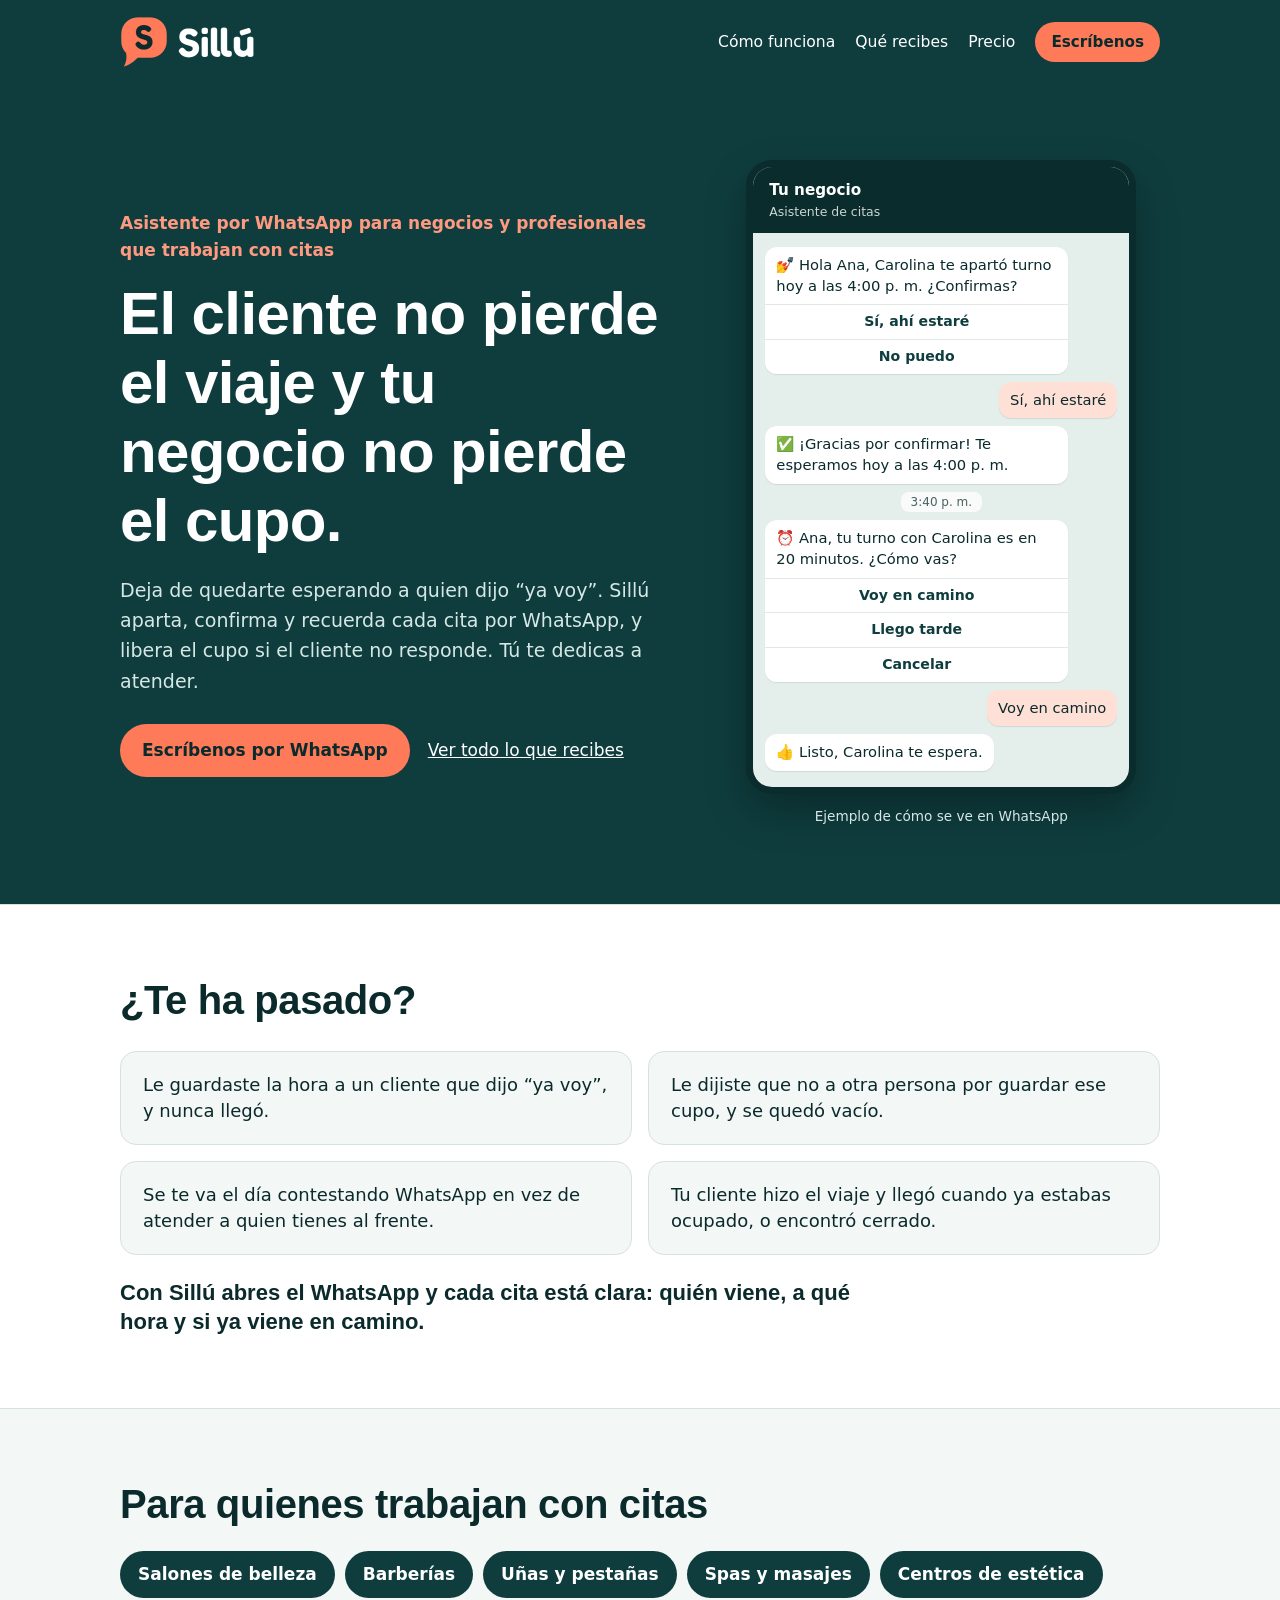
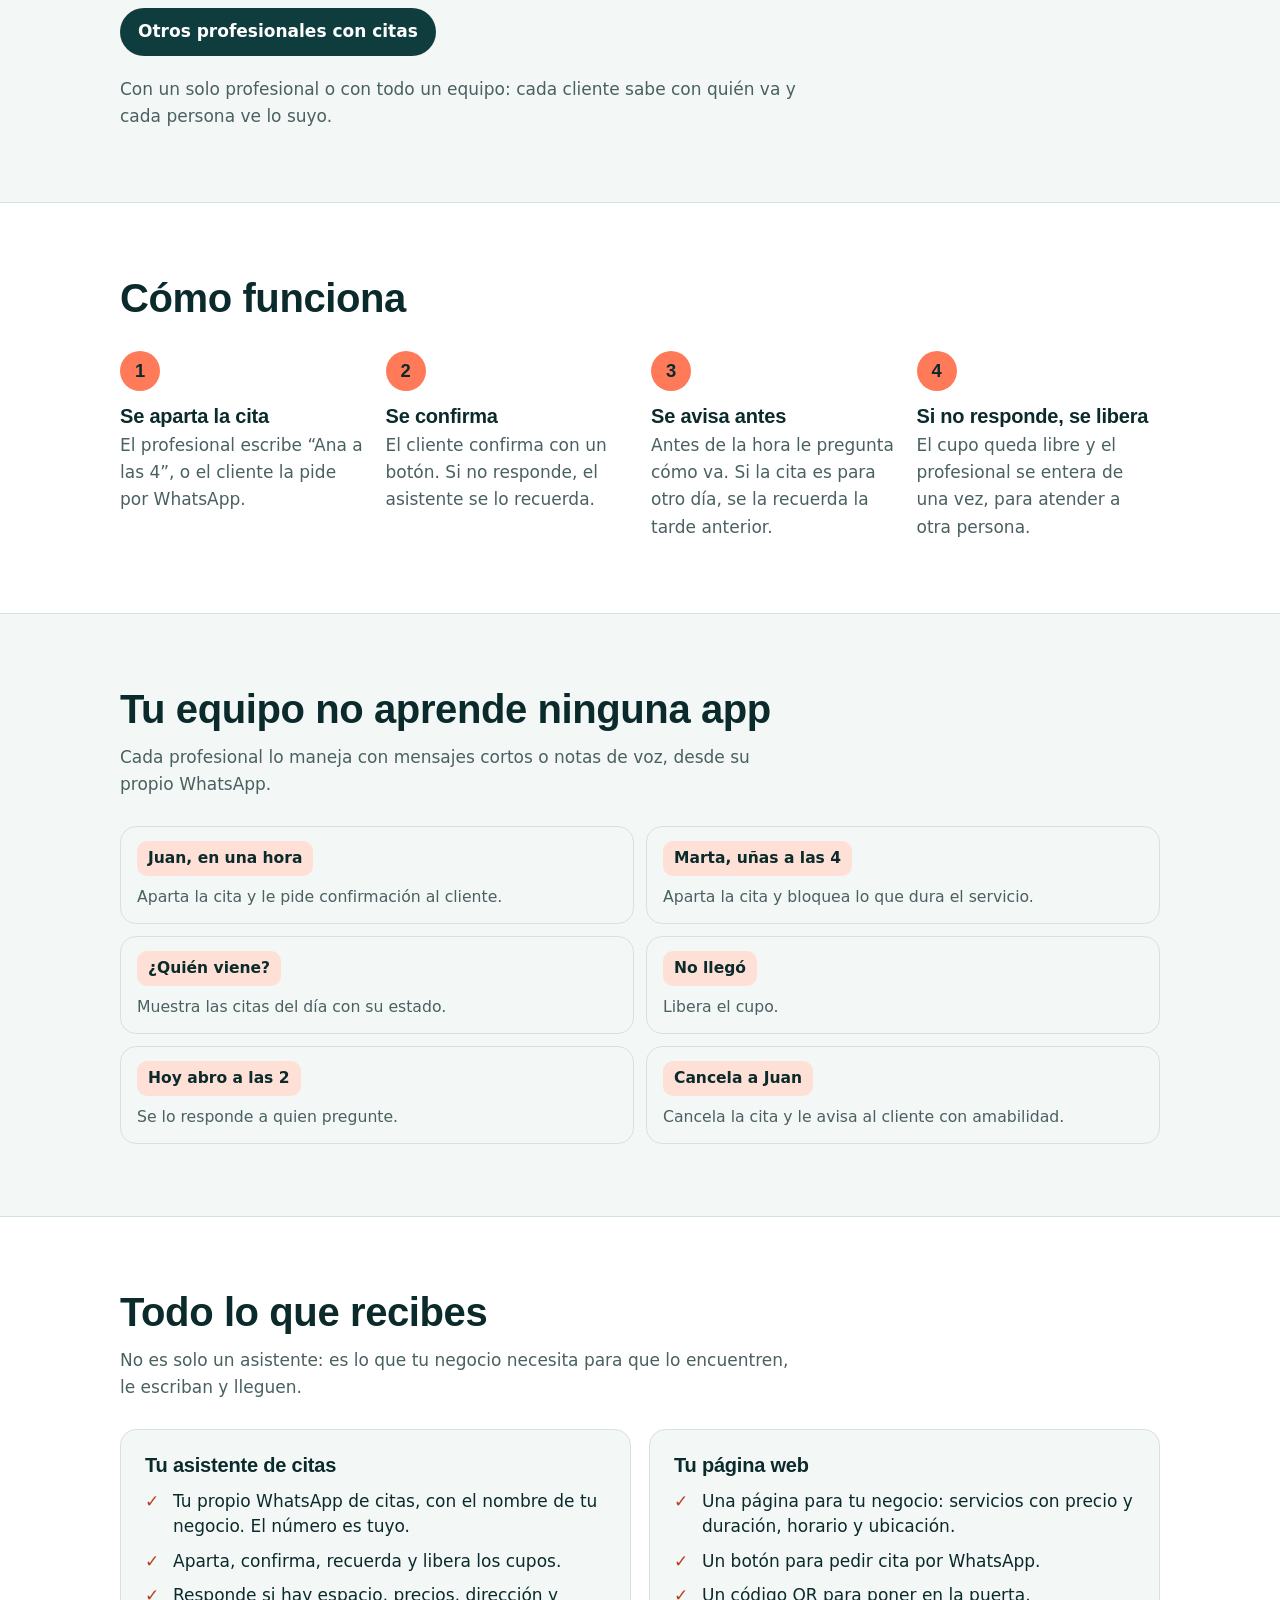
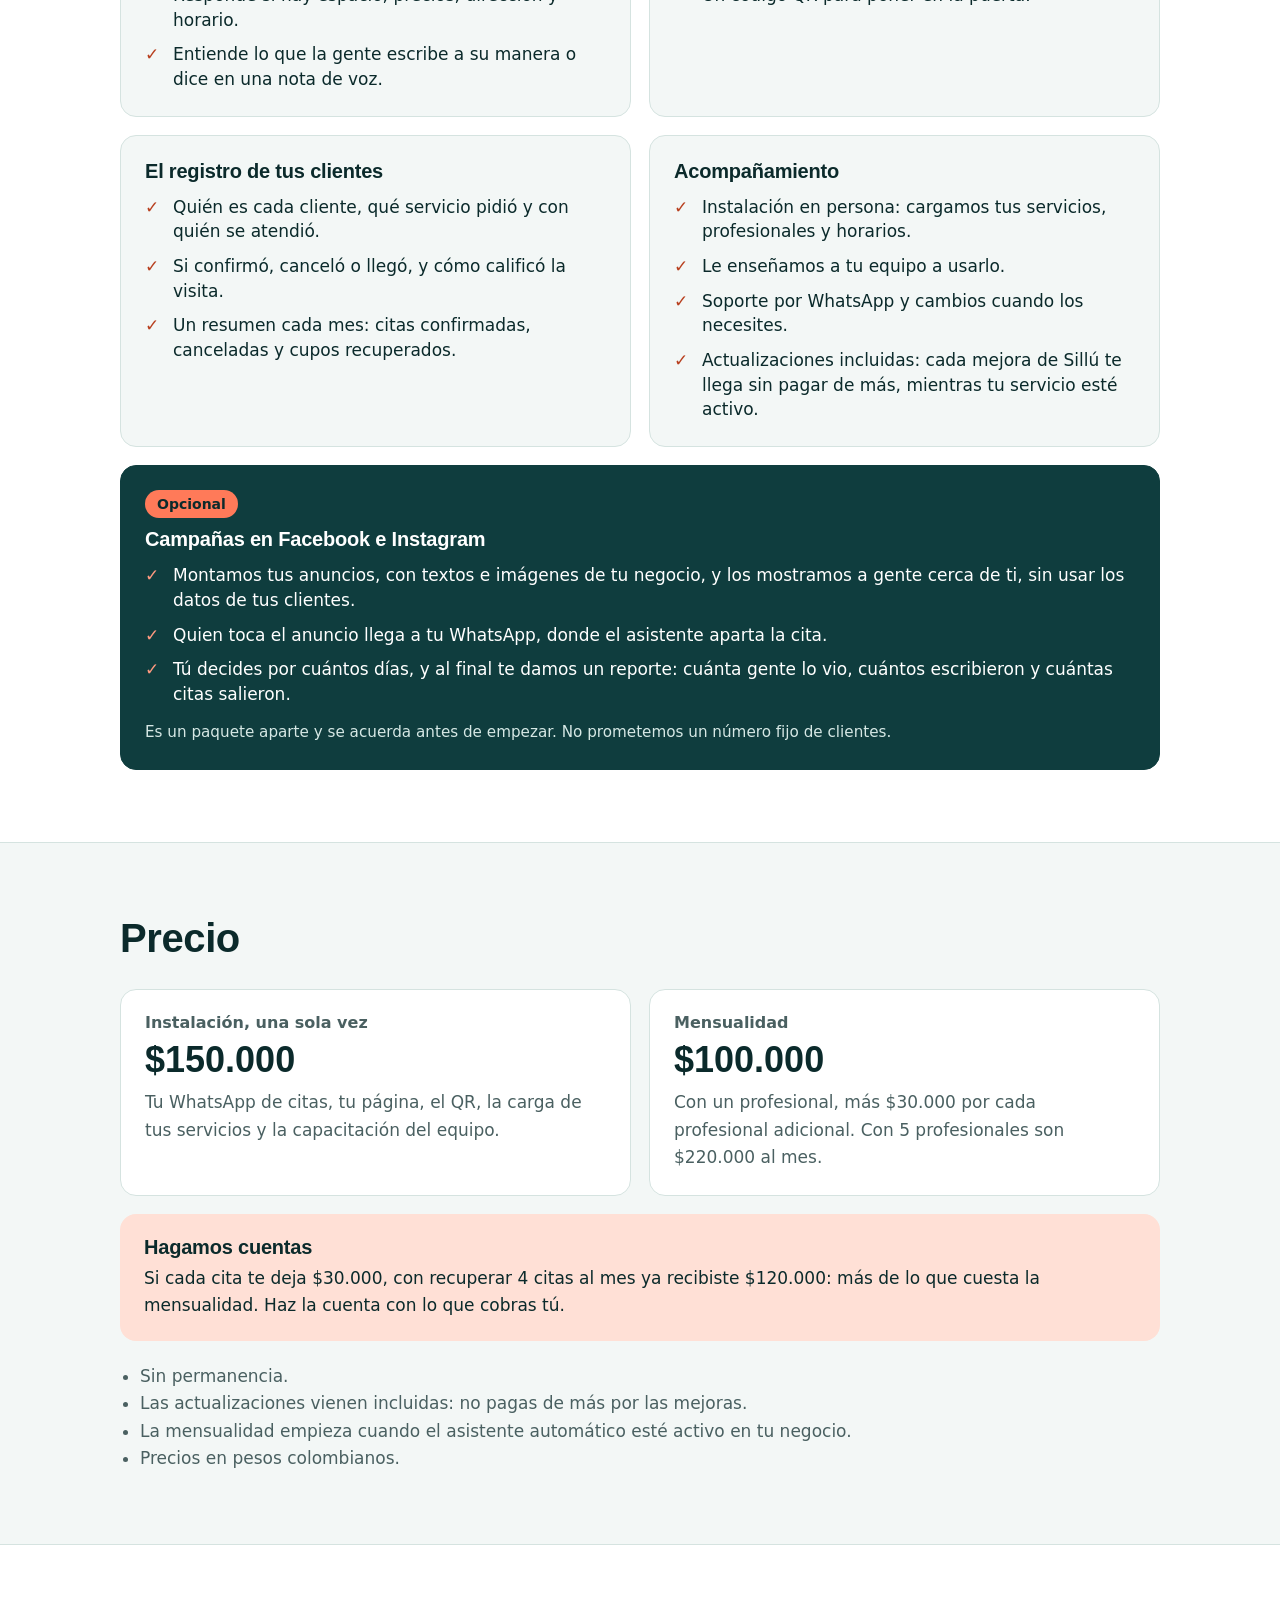
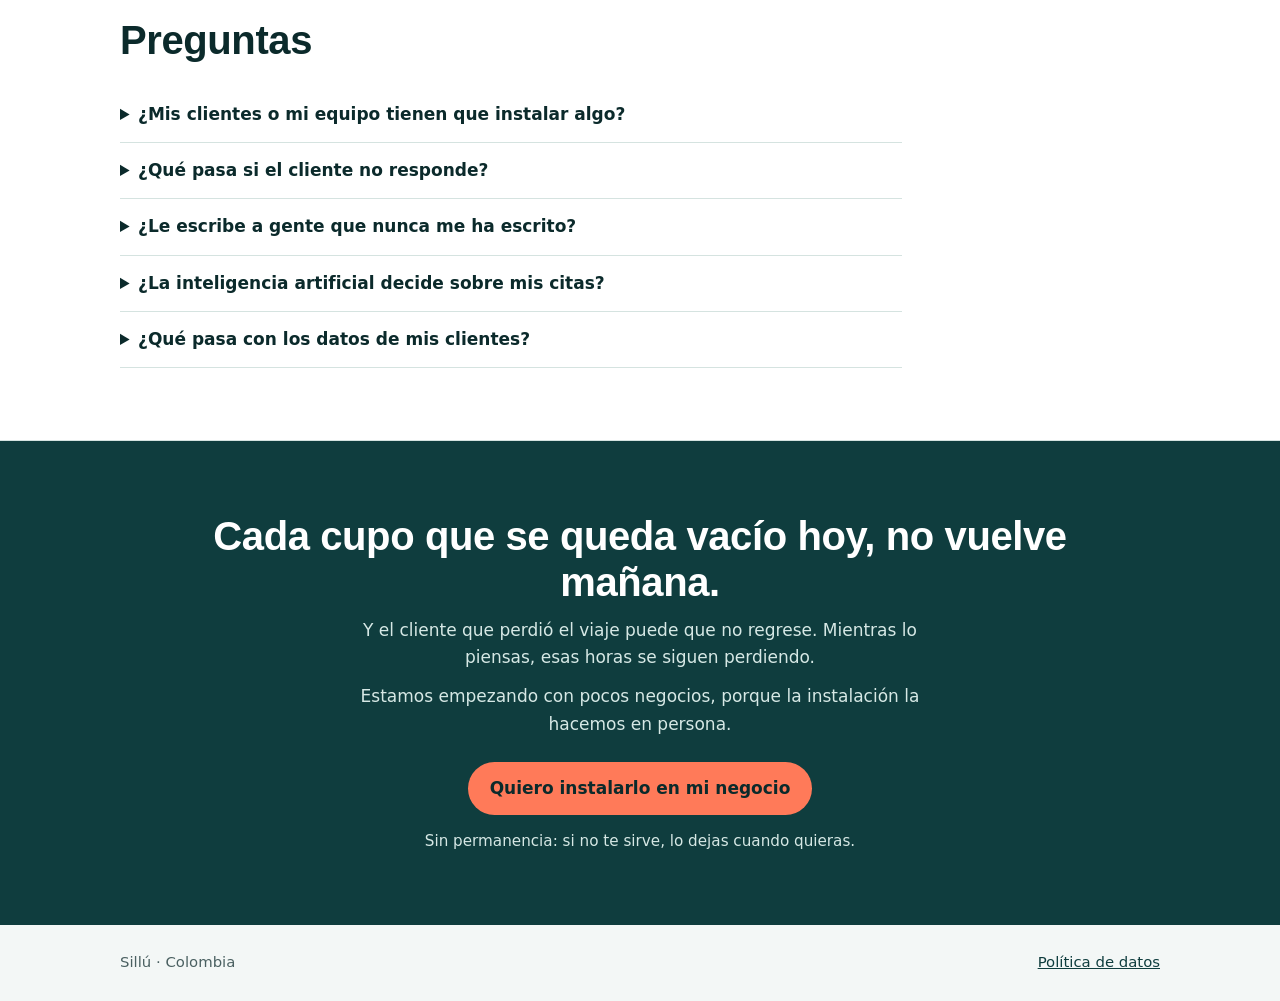
==== commit 4d177368: "Las actualizaciones vienen incluidas Co-Authored-By: Claude Opus 5.5 <noreply@anthropic.com>" ====
--- a/index.html
+++ b/index.html
@@ -164,6 +164,7 @@
               <li>Instalación en persona: cargamos tus servicios, profesionales y horarios.</li>
               <li>Le enseñamos a tu equipo a usarlo.</li>
               <li>Soporte por WhatsApp y cambios cuando los necesites.</li>
+              <li>Actualizaciones incluidas: cada mejora de Sillú te llega sin pagar de más, mientras tu servicio esté activo.</li>
             </ul>
           </article>
           <article class="offer-group offer-extra">
@@ -201,6 +202,7 @@
         </div>
         <ul class="price-notes">
           <li>Sin permanencia.</li>
+          <li>Las actualizaciones vienen incluidas: no pagas de más por las mejoras.</li>
           <li>La mensualidad empieza cuando el asistente automático esté activo en tu negocio.</li>
           <li>Precios en pesos colombianos.</li>
         </ul>
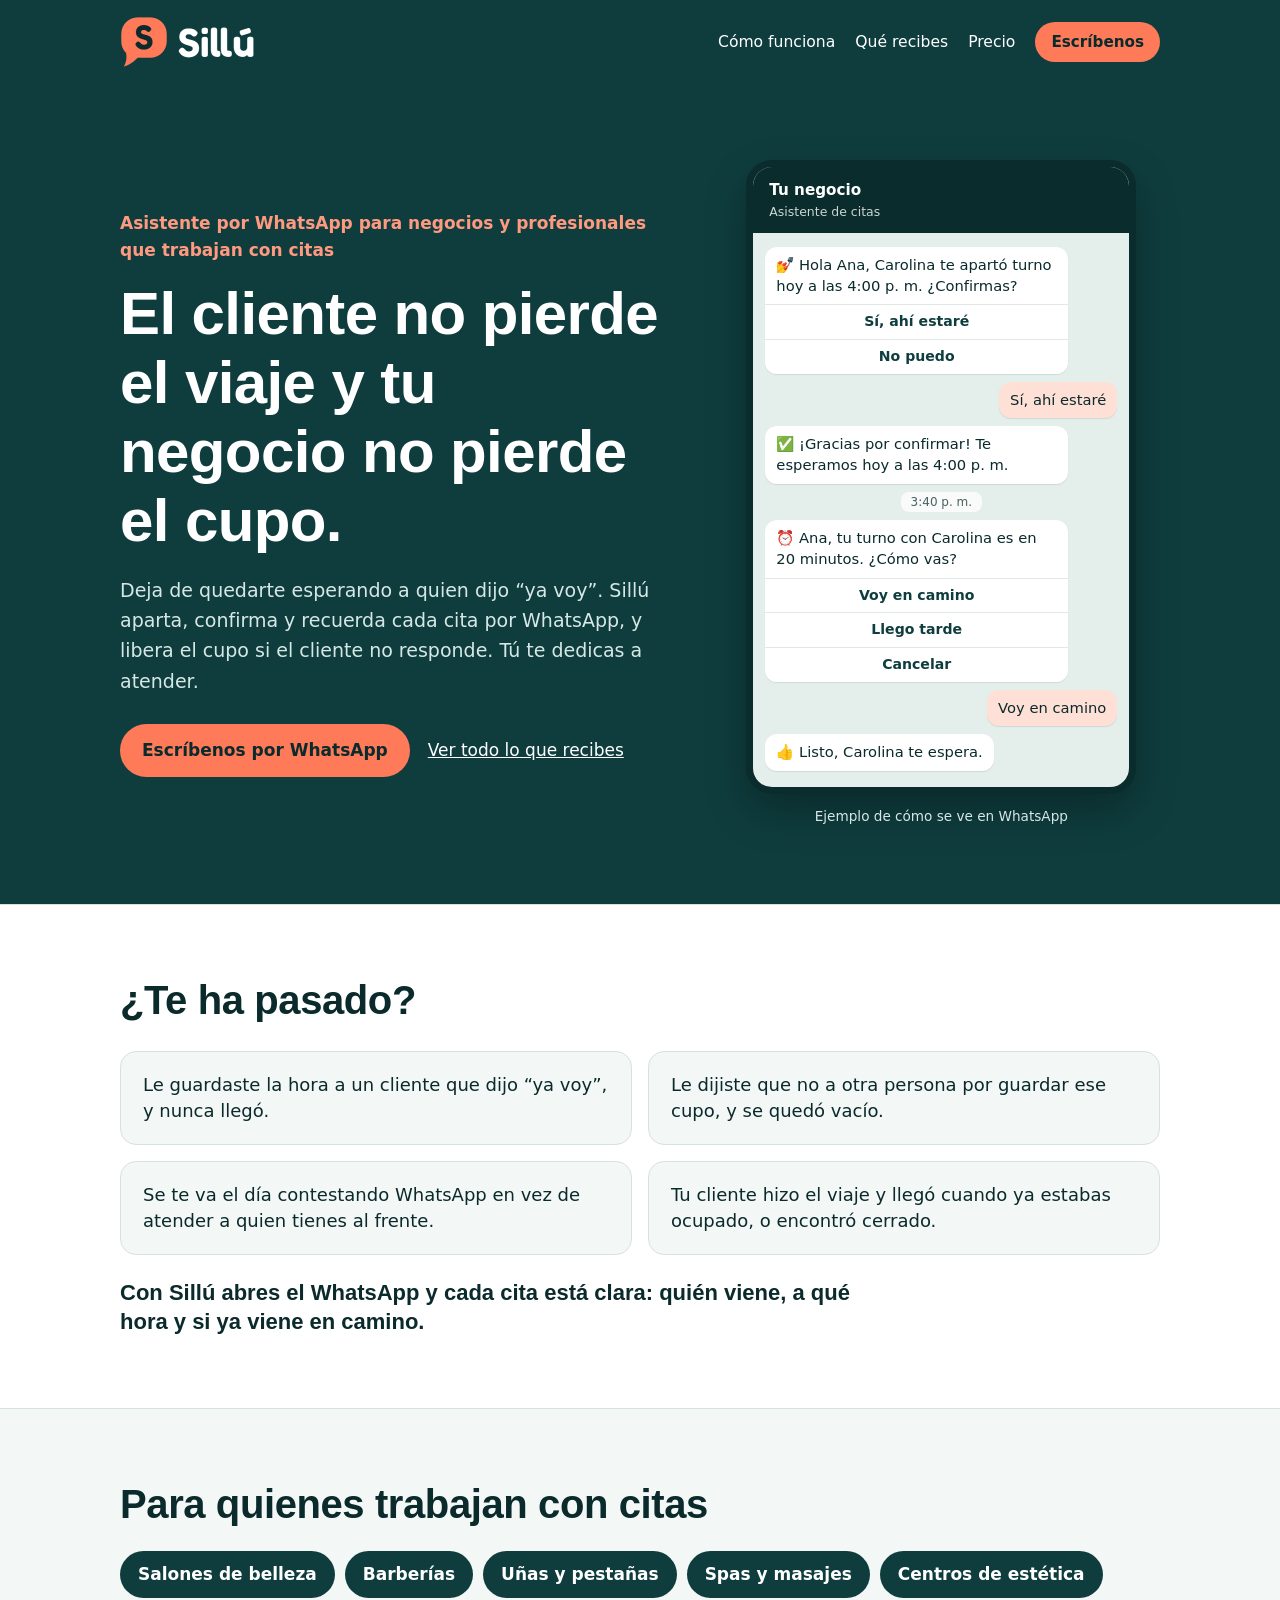
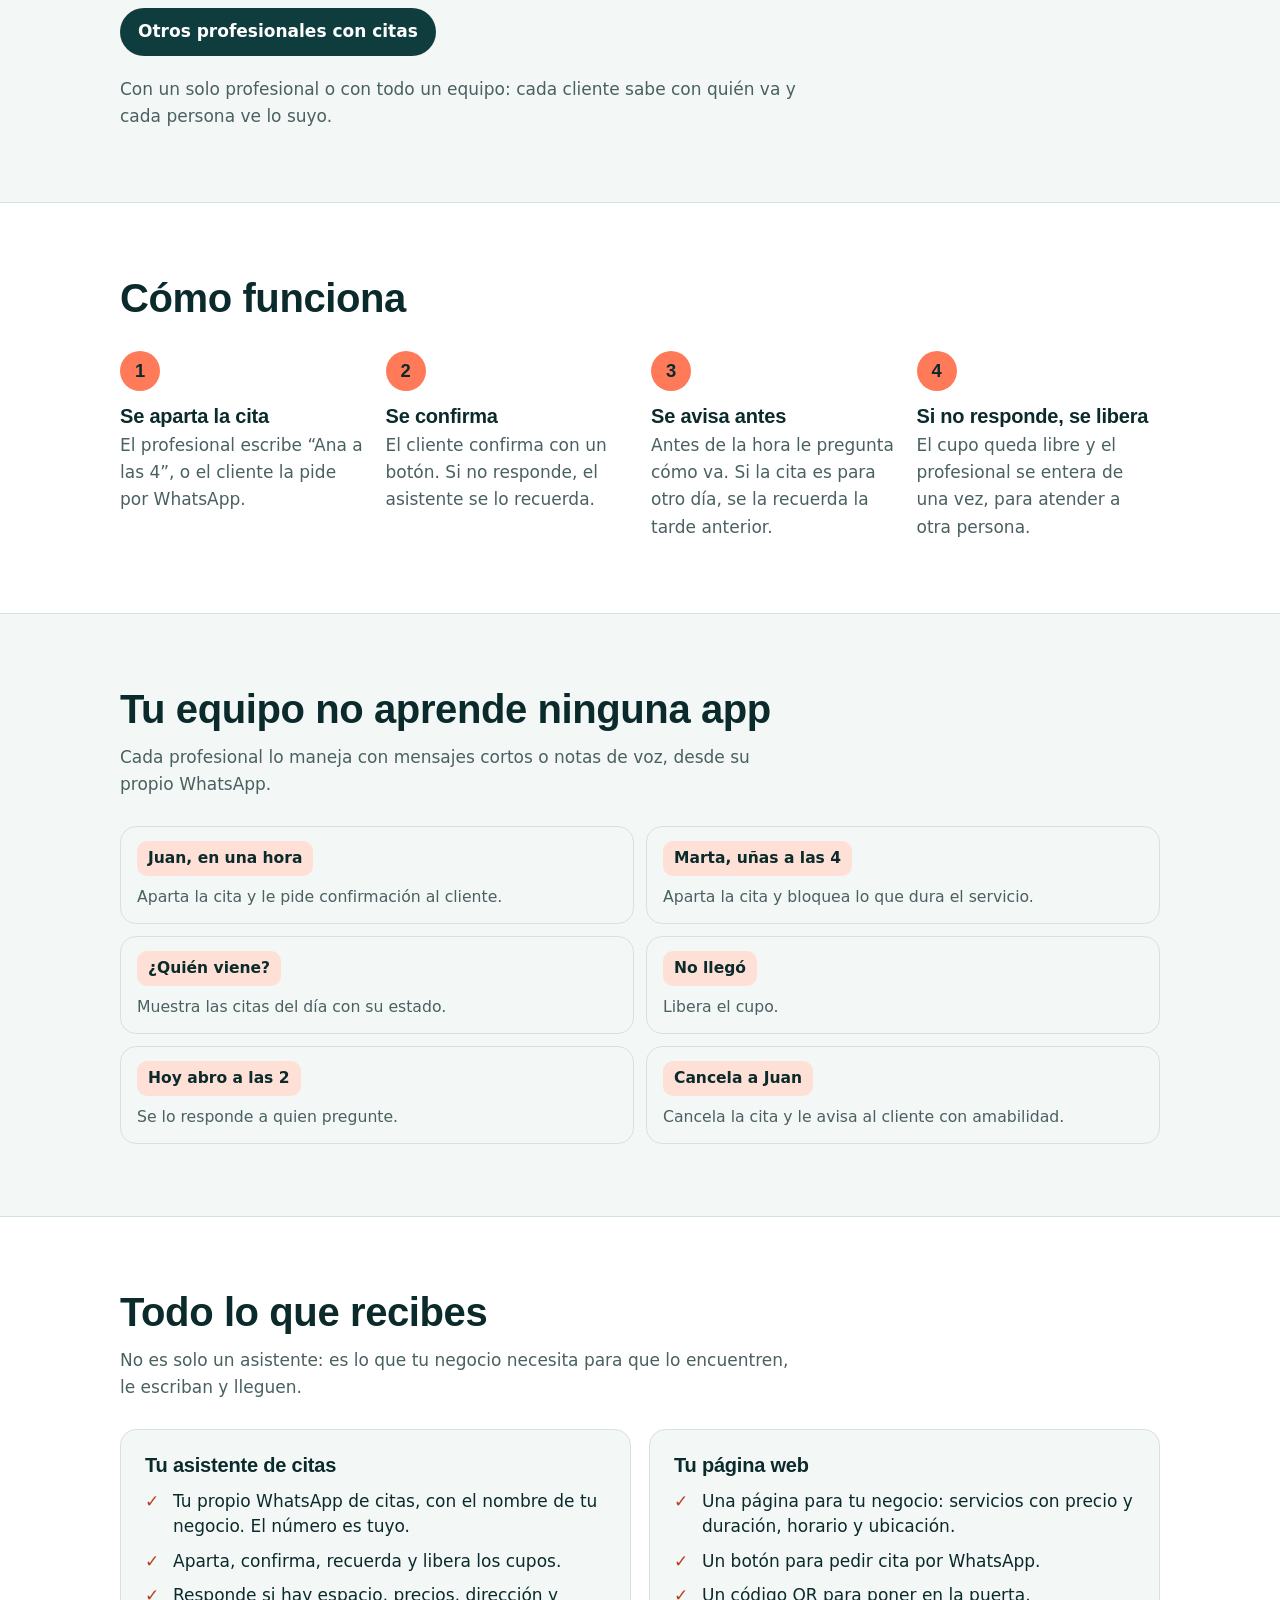
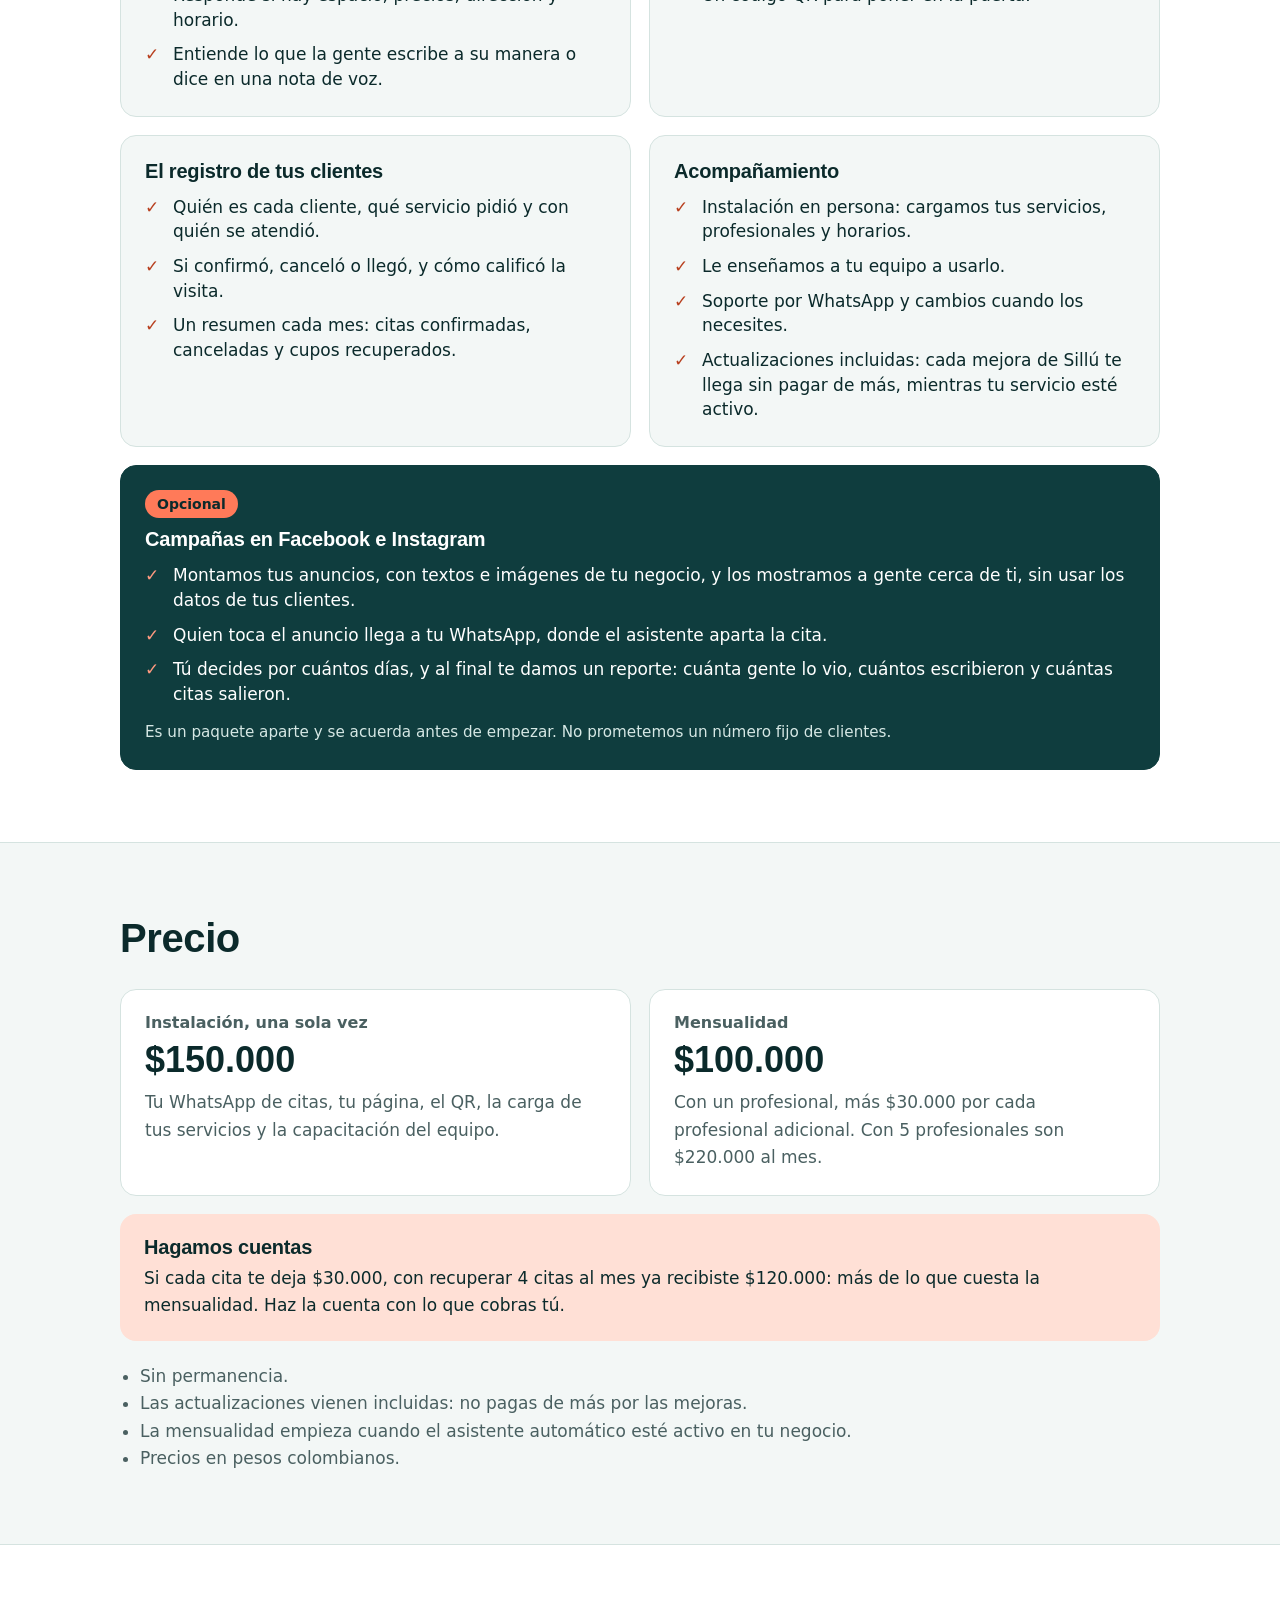
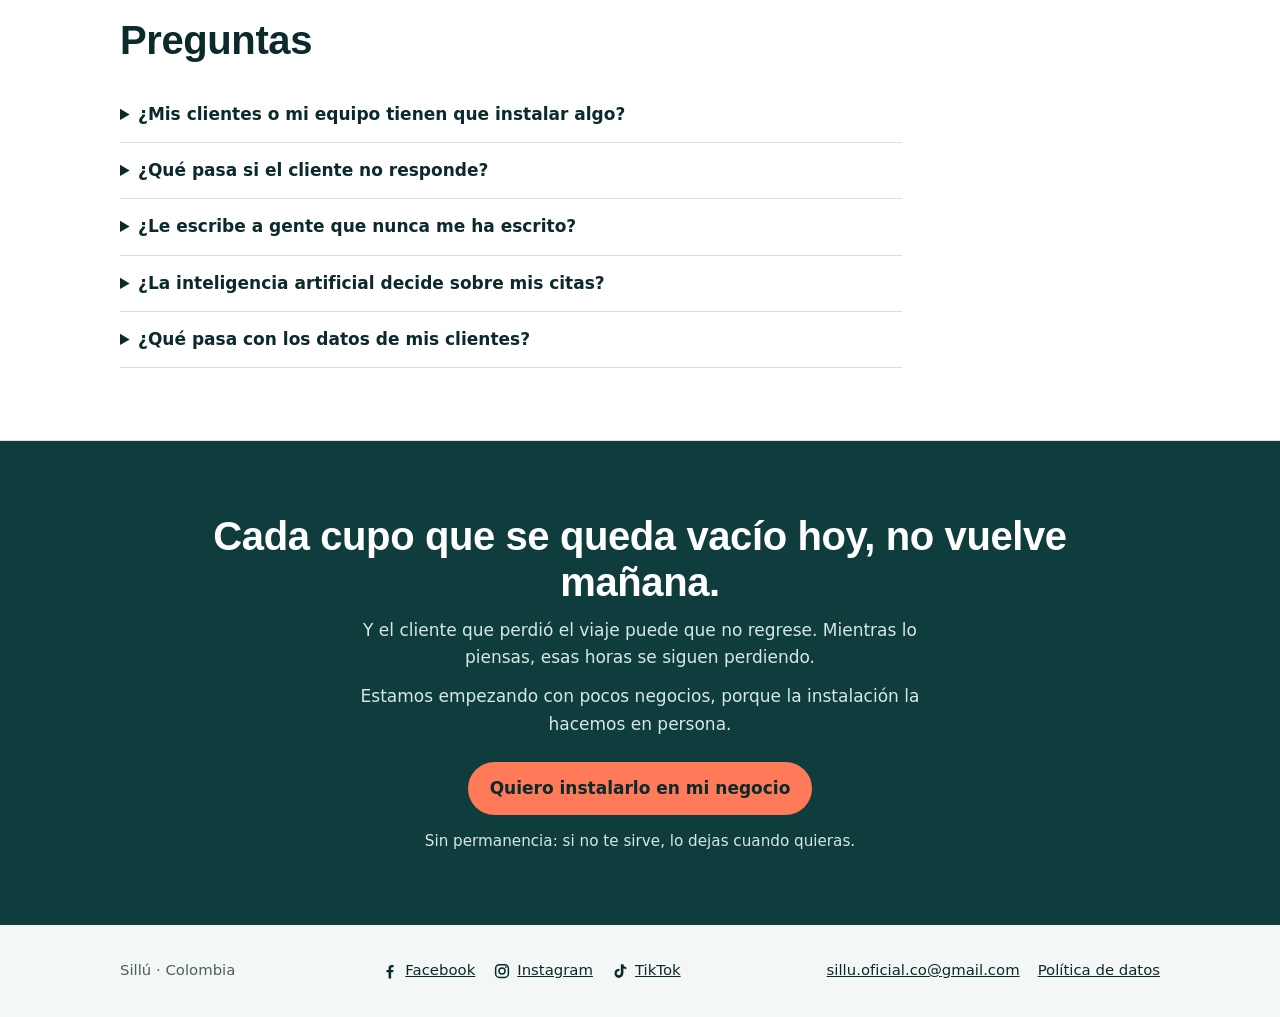
==== commit 722dfc6b: "Correo y redes sociales de Sillú en el pie de la página" ====
--- a/index.html
+++ b/index.html
@@ -251,7 +251,24 @@
   <footer class="site-footer">
     <div class="wrap">
       <span>Sillú · Colombia</span>
-      <a href="privacy.html">Política de datos</a>
+      <nav class="footer-social" aria-label="Redes sociales de Sillú">
+        <a href="https://www.facebook.com/sillu.co" target="_blank" rel="noopener">
+          <svg viewBox="0 0 24 24" aria-hidden="true"><path fill="currentColor" d="M13.5 22v-8.2h2.8l.4-3.2h-3.2V8.5c0-.9.3-1.6 1.6-1.6h1.7V4.1c-.3 0-1.3-.1-2.5-.1-2.5 0-4.2 1.5-4.2 4.3v2.3H7.3v3.2h2.8V22z"/></svg>
+          Facebook
+        </a>
+        <a href="https://www.instagram.com/sillu.oficial.co/" target="_blank" rel="noopener">
+          <svg viewBox="0 0 24 24" aria-hidden="true"><rect x="3.5" y="3.5" width="17" height="17" rx="5" fill="none" stroke="currentColor" stroke-width="2"/><circle cx="12" cy="12" r="4" fill="none" stroke="currentColor" stroke-width="2"/><circle cx="17.2" cy="6.8" r="1.2" fill="currentColor"/></svg>
+          Instagram
+        </a>
+        <a href="https://www.tiktok.com/@sillu.oficial.co" target="_blank" rel="noopener">
+          <svg viewBox="0 0 24 24" aria-hidden="true"><path fill="currentColor" d="M16.6 3c.3 2.3 1.6 3.7 3.9 3.9v2.6c-1.4.1-2.6-.3-3.9-1.1v5.7c0 7.2-7.9 9.4-11 4.3-2-3.3-.8-9.1 5.6-9.3v2.8c-.5.1-1 .2-1.5.4-1.4.5-2.2 1.4-2 3 .4 3 5.9 3.9 5.4-1.9V3z"/></svg>
+          TikTok
+        </a>
+      </nav>
+      <span class="footer-links">
+        <a href="mailto:sillu.oficial.co@gmail.com">sillu.oficial.co@gmail.com</a>
+        <a href="privacy.html">Política de datos</a>
+      </span>
     </div>
   </footer>
 </body>
--- a/styles.css
+++ b/styles.css
@@ -574,8 +574,33 @@
 .site-footer .wrap {
   display: flex;
   flex-wrap: wrap;
+  align-items: center;
   justify-content: space-between;
   gap: 8px 24px;
+}
+
+.footer-social,
+.footer-links {
+  display: flex;
+  flex-wrap: wrap;
+  align-items: center;
+  gap: 4px 18px;
+}
+
+.footer-social a,
+.footer-links a {
+  display: inline-flex;
+  align-items: center;
+  gap: 6px;
+  min-height: 40px;
+  overflow-wrap: anywhere;
+  color: var(--ink);
+}
+
+.footer-social svg {
+  flex: none;
+  width: 18px;
+  height: 18px;
 }
 
 /* ---------- Política de datos ---------- */
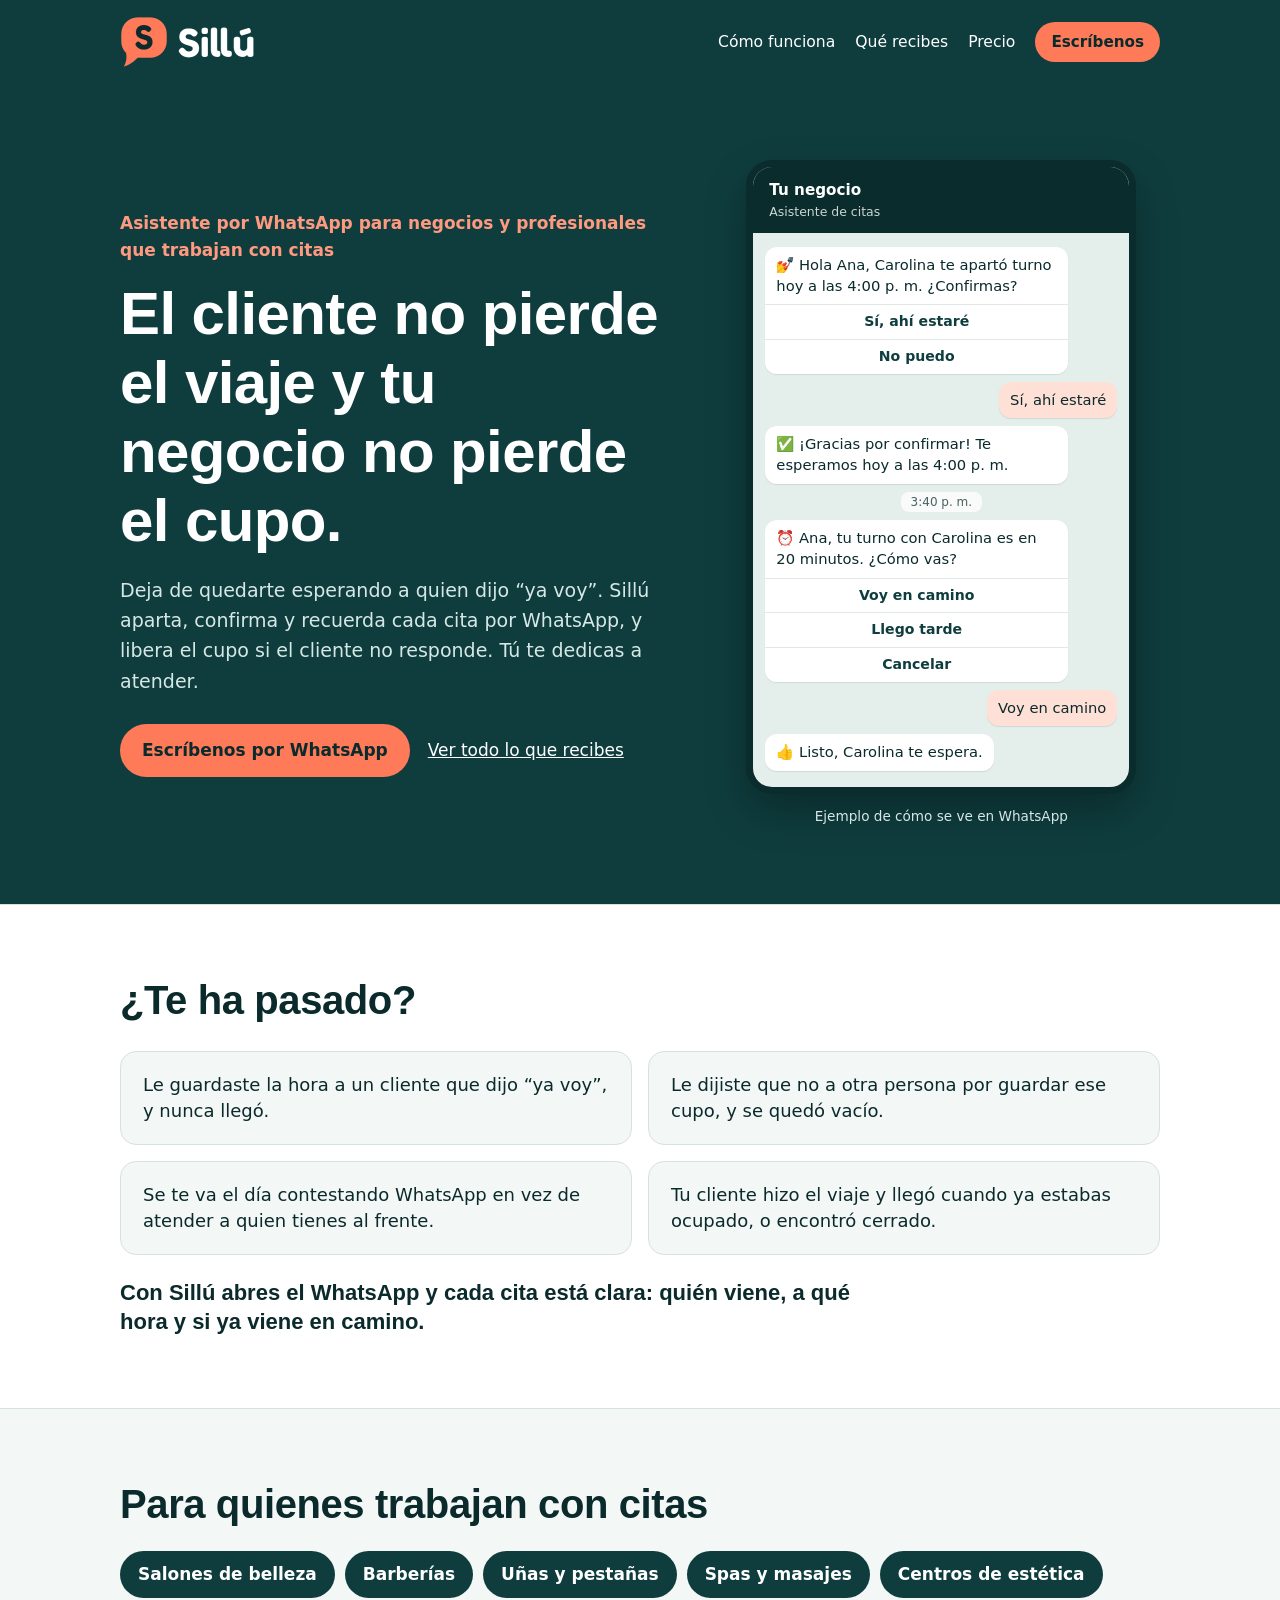
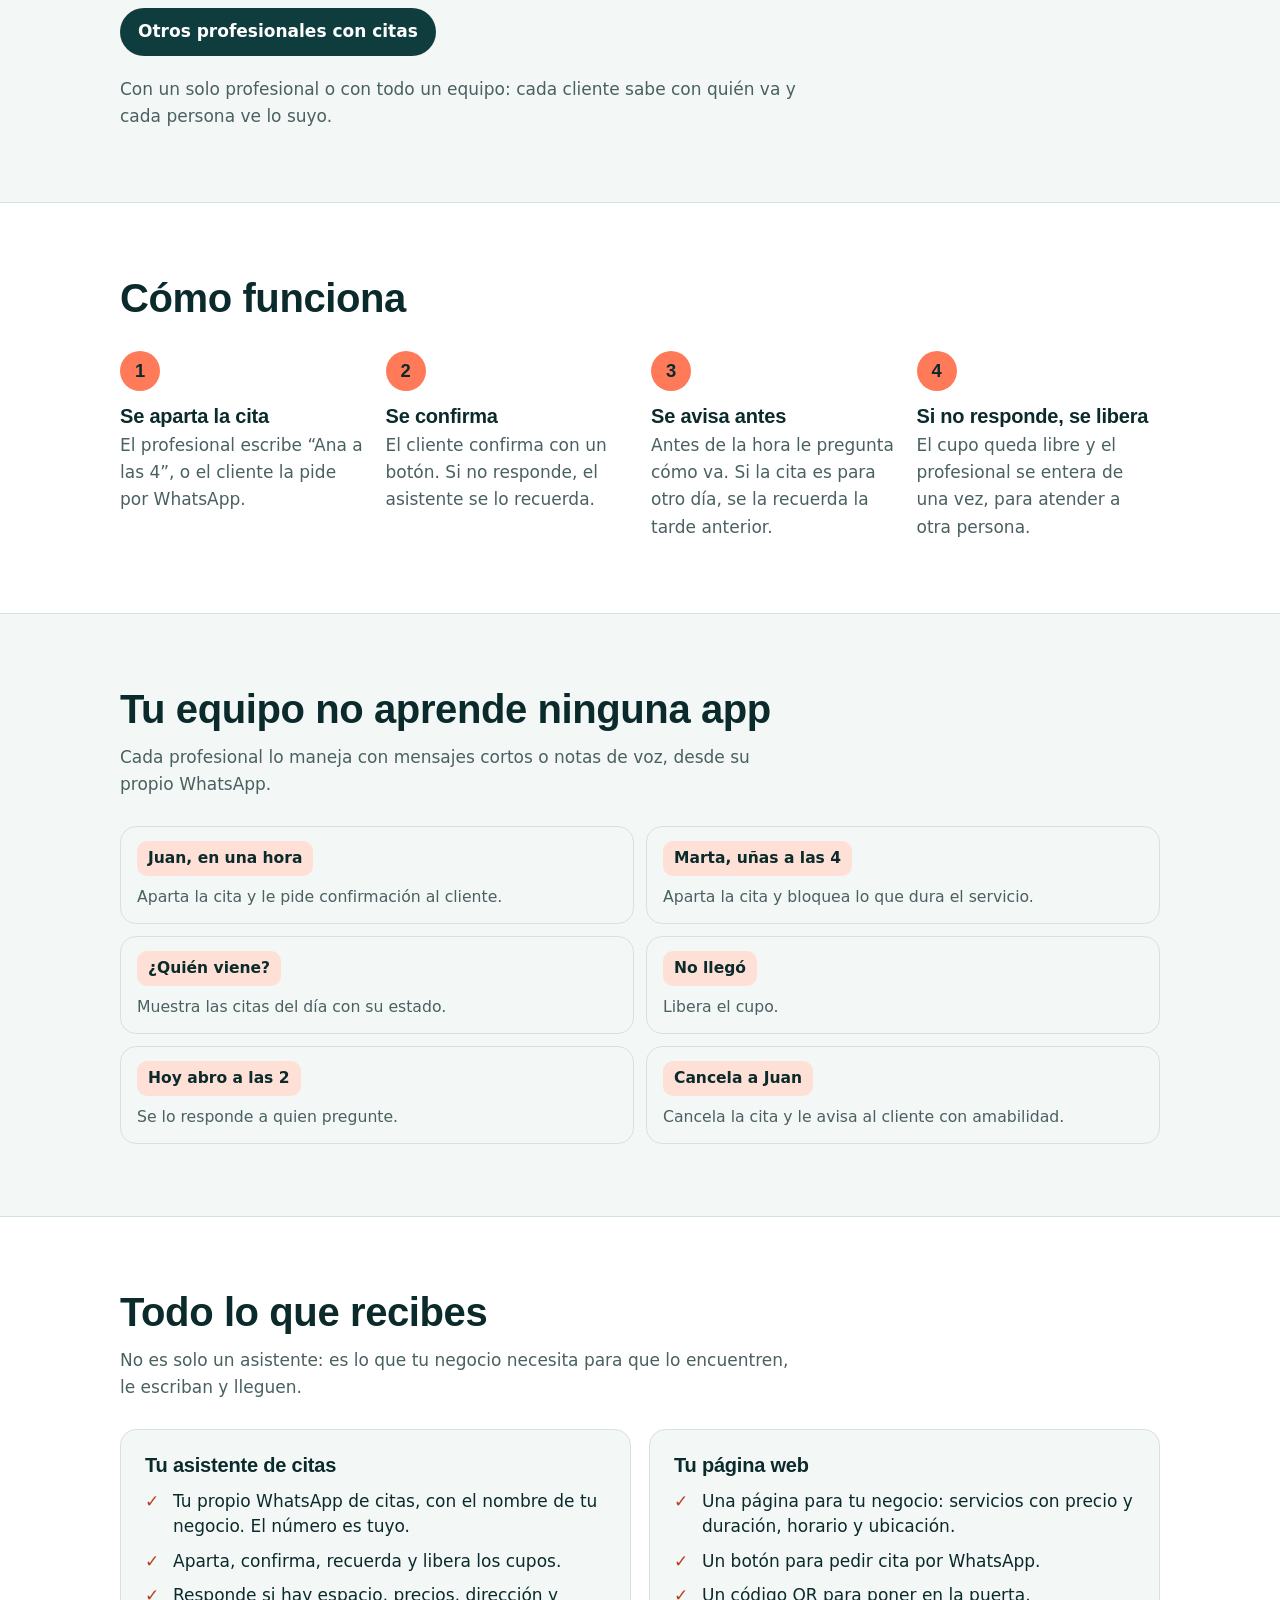
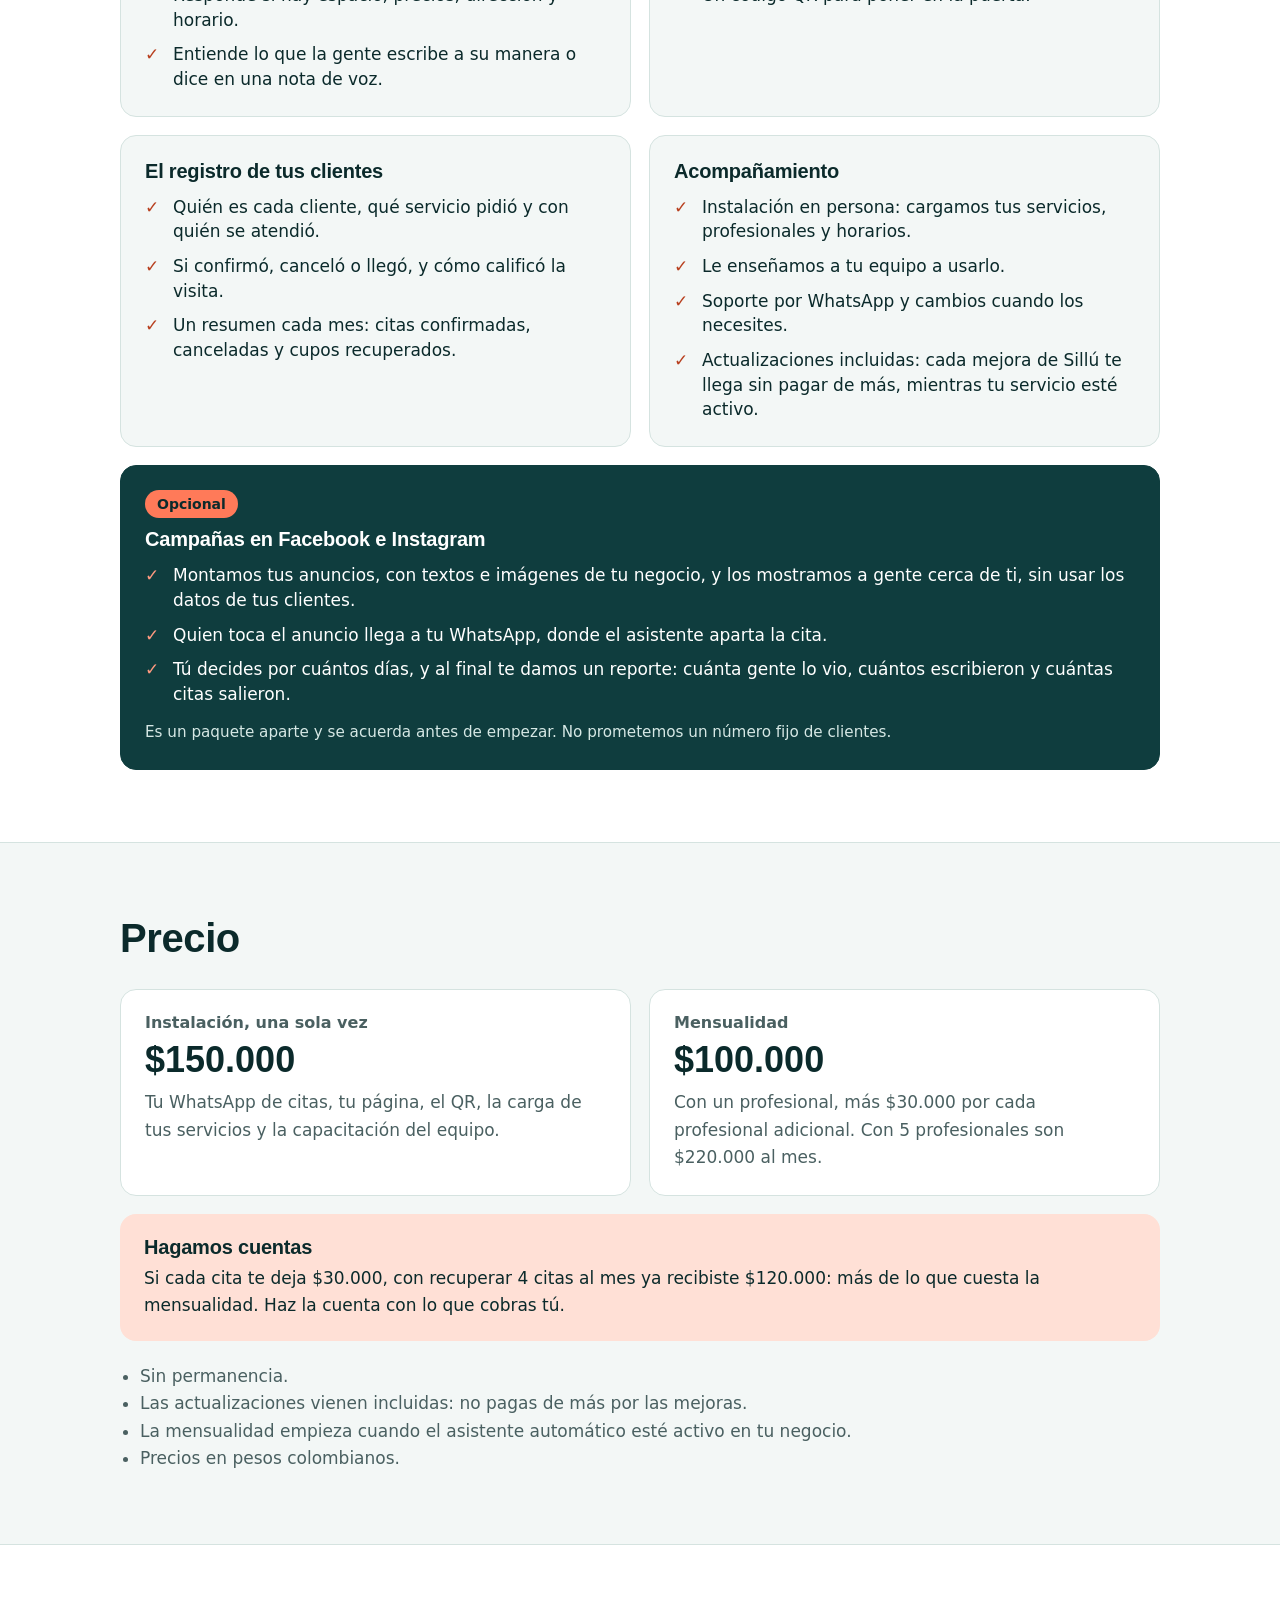
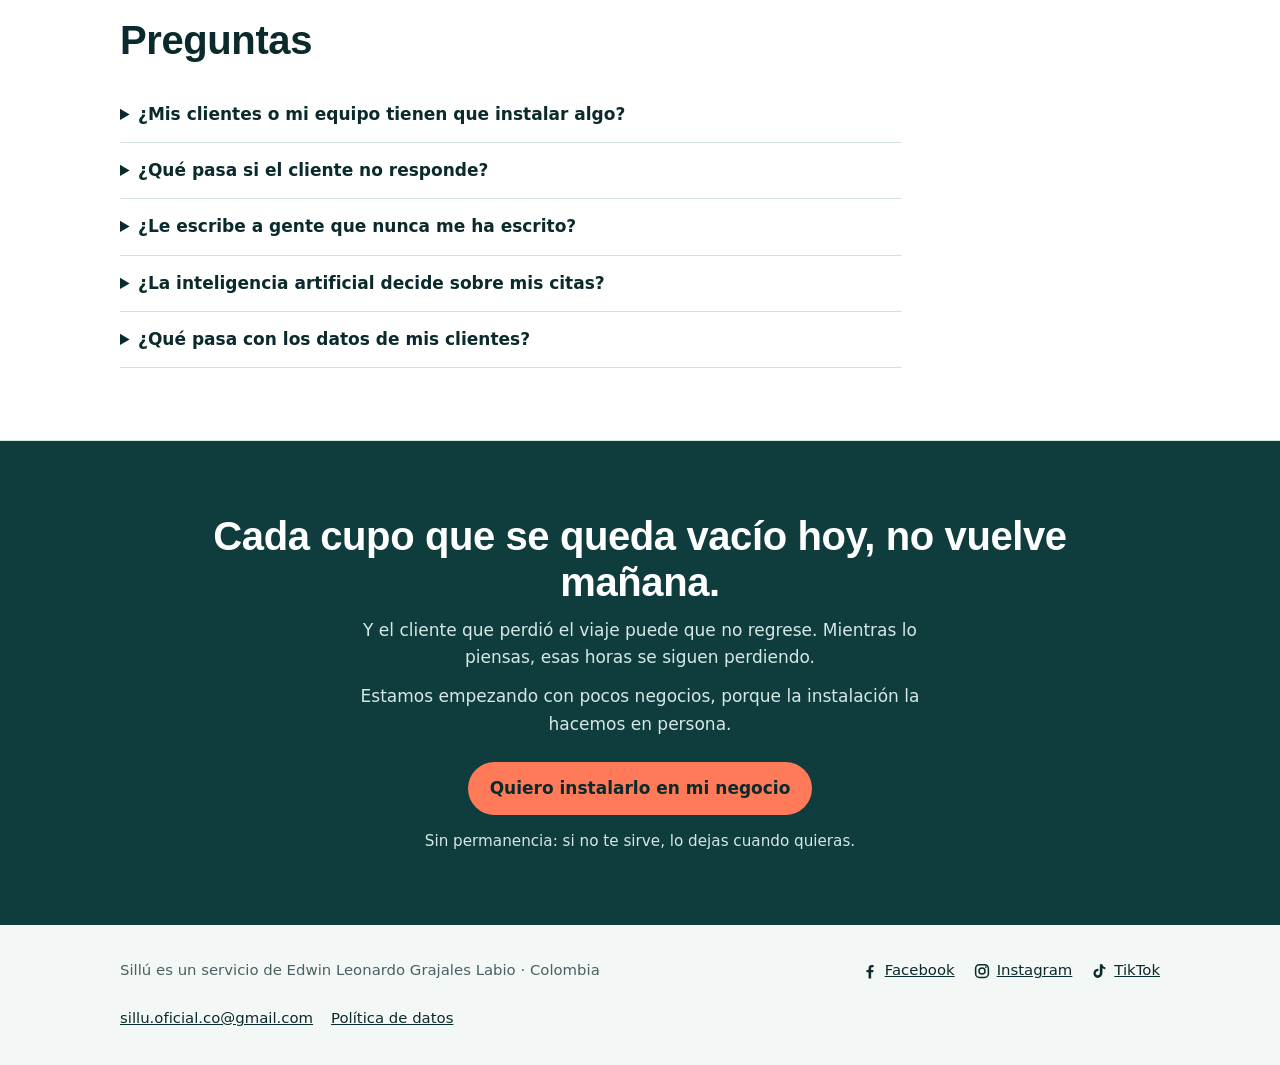
==== commit 6cda7eec: "Nombre legal de quien presta el servicio en el pie y en la política Co-Authored-By: Claude Opus 5.5 " ====
--- a/index.html
+++ b/index.html
@@ -250,7 +250,7 @@
 
   <footer class="site-footer">
     <div class="wrap">
-      <span>Sillú · Colombia</span>
+      <span>Sillú es un servicio de Edwin Leonardo Grajales Labio · Colombia</span>
       <nav class="footer-social" aria-label="Redes sociales de Sillú">
         <a href="https://www.facebook.com/sillu.co" target="_blank" rel="noopener">
           <svg viewBox="0 0 24 24" aria-hidden="true"><path fill="currentColor" d="M13.5 22v-8.2h2.8l.4-3.2h-3.2V8.5c0-.9.3-1.6 1.6-1.6h1.7V4.1c-.3 0-1.3-.1-2.5-.1-2.5 0-4.2 1.5-4.2 4.3v2.3H7.3v3.2h2.8V22z"/></svg>
